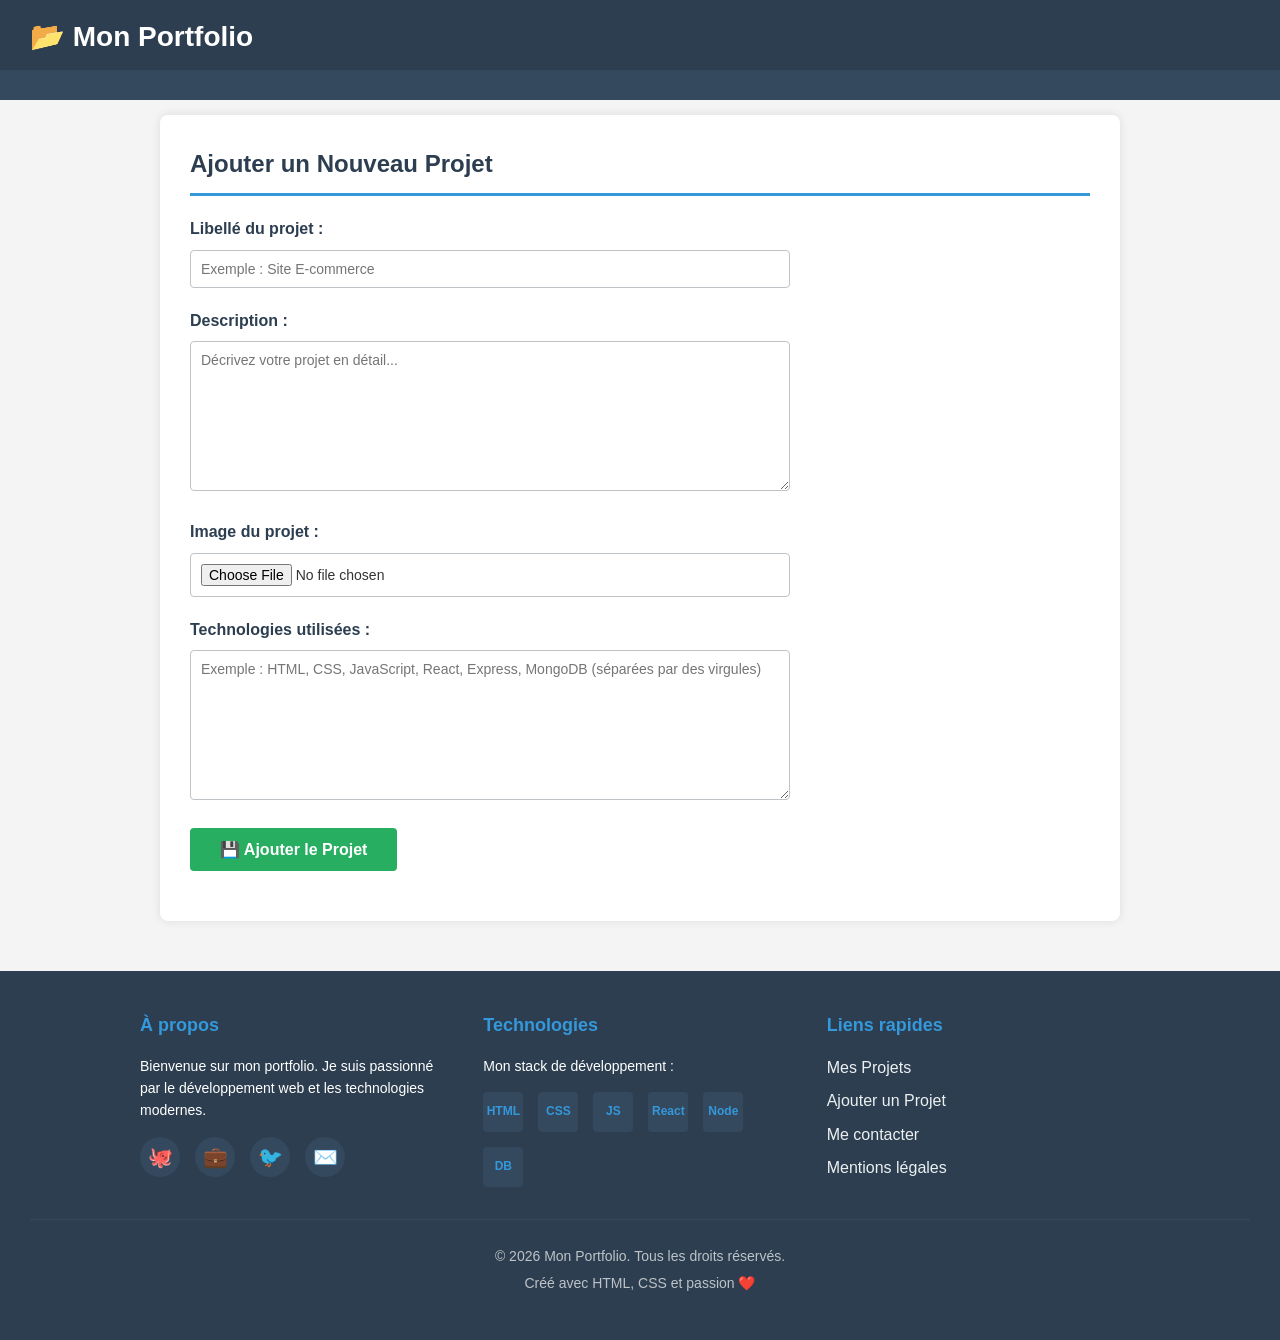
==== ajouter-projet.html @ 425112e8 "Étape 4: Créer page ajouter-projet.html avec formulaire complet" ====
<!DOCTYPE html>
<html lang="fr">
<head>
    <meta charset="UTF-8">
    <meta name="viewport" content="width=device-width, initial-scale=1.0">
    <title>Portfolio - Ajouter un Projet</title>
    <link rel="stylesheet" href="style.css">
</head>
<body>
    <!-- ENTÊTE ET NAVIGATION -->
    <header>
        <h1>📂 Mon Portfolio</h1>
        <div class="hamburger">
            <span></span>
            <span></span>
            <span></span>
        </div>
    </header>

    <nav>
        <ul>
            <li><a href="lister-projets.html">🏠 Accueil</a></li>
            <li><a href="ajouter-projet.html">➕ Ajouter un Projet</a></li>
        </ul>
    </nav>

    <!-- CONTENU PRINCIPAL -->
    <main>
        <div class="container">
            <h2>Ajouter un Nouveau Projet</h2>
            
            <form method="POST" enctype="multipart/form-data">
                <!-- Libellé du projet -->
                <div class="form-group">
                    <label for="libelle">Libellé du projet :</label>
                    <input type="text" id="libelle" name="libelle" required placeholder="Exemple : Site E-commerce">
                </div>

                <!-- Description du projet -->
                <div class="form-group">
                    <label for="description">Description :</label>
                    <textarea id="description" name="description" required placeholder="Décrivez votre projet en détail..."></textarea>
                </div>

                <!-- Image du projet -->
                <div class="form-group">
                    <label for="image">Image du projet :</label>
                    <input type="file" id="image" name="image" accept="image/*" required>
                </div>

                <!-- Technologies utilisées -->
                <div class="form-group">
                    <label for="technologies">Technologies utilisées :</label>
                    <textarea id="technologies" name="technologies" required placeholder="Exemple : HTML, CSS, JavaScript, React, Express, MongoDB (séparées par des virgules)"></textarea>
                </div>

                <!-- Bouton Soumettre -->
                <div class="form-group">
                    <button type="submit" class="btn-submit">💾 Ajouter le Projet</button>
                </div>
            </form>
        </div>
    </main>

    <!-- PIED DE PAGE -->
    <footer>
        <div class="footer-content">
            <!-- À propos -->
            <div class="footer-section">
                <h3>À propos</h3>
                <p>Bienvenue sur mon portfolio. Je suis passionné par le développement web et les technologies modernes.</p>
                <div class="social-links">
                    <a href="https://github.com" title="GitHub">🐙</a>
                    <a href="https://linkedin.com" title="LinkedIn">💼</a>
                    <a href="https://twitter.com" title="Twitter">🐦</a>
                    <a href="mailto:dev@portfolio.com" title="Email">✉️</a>
                </div>
            </div>

            <!-- Technologies -->
            <div class="footer-section">
                <h3>Technologies</h3>
                <p>Mon stack de développement :</p>
                <div class="technologies-logos">
                    <div class="tech-logo">HTML</div>
                    <div class="tech-logo">CSS</div>
                    <div class="tech-logo">JS</div>
                    <div class="tech-logo">React</div>
                    <div class="tech-logo">Node</div>
                    <div class="tech-logo">DB</div>
                </div>
            </div>

            <!-- Liens rapides -->
            <div class="footer-section">
                <h3>Liens rapides</h3>
                <a href="lister-projets.html">Mes Projets</a>
                <a href="ajouter-projet.html">Ajouter un Projet</a>
                <a href="#contact">Me contacter</a>
                <a href="#mentions">Mentions légales</a>
            </div>
        </div>

        <div class="footer-bottom">
            <p>&copy; 2026 Mon Portfolio. Tous les droits réservés.</p>
            <p>Créé avec HTML, CSS et passion ❤️</p>
        </div>
    </footer>

    <script src="script.js"></script>
</body>
</html>
---- style.css ----
/* ============================================ */
/* RESET ET STYLE GLOBAL */
/* ============================================ */

* {
  margin: 0;
  padding: 0;
  box-sizing: border-box;
}

body {
  font-family: Arial, sans-serif;
  line-height: 1.6;
  color: #333;
  background-color: #f4f4f4;
}

/* ============================================ */
/* ENTÊTE */
/* ============================================ */

header {
  background-color: #2c3e50;
  color: white;
  padding: 15px 30px;
  box-shadow: 0 2px 5px rgba(0, 0, 0, 0.1);
  display: flex;
  justify-content: space-between;
  align-items: center;
}

header h1 {
  font-size: 28px;
  margin: 0;
  flex: 1;
}

/* ============================================ */
/* MENU HAMBURGER */
/* ============================================ */

.hamburger {
  display: none;
  flex-direction: column;
  cursor: pointer;
  gap: 5px;
}

.hamburger span {
  width: 25px;
  height: 3px;
  background-color: white;
  transition: all 0.3s;
}

.hamburger.active span:nth-child(1) {
  transform: rotate(45deg) translate(10px, 10px);
}

.hamburger.active span:nth-child(2) {
  opacity: 0;
}

.hamburger.active span:nth-child(3) {
  transform: rotate(-45deg) translate(8px, -8px);
}

/* ============================================ */
/* NAVIGATION */
/* ============================================ */

nav {
  background-color: #34495e;
  padding: 15px 0;
  position: fixed;
  width: 100%;
  top: 70px;
  left: 0;
  max-height: 0;
  overflow: hidden;
  transition: max-height 0.3s ease;
  z-index: 100;
}

nav.active {
  max-height: 300px;
}

nav ul {
  list-style: none;
  display: flex;
  flex-direction: column;
  gap: 0;
  padding: 20px 30px;
}

nav a {
  color: white;
  text-decoration: none;
  font-weight: bold;
  transition: color 0.3s;
  display: block;
  padding: 15px 0;
  border-bottom: 1px solid #2c3e50;
}

nav a:hover {
  color: #3498db;
}

/* ============================================ */
/* CONTENU PRINCIPAL */
/* ============================================ */

main {
  max-width: 1000px;
  margin: 40px auto;
  padding: 0 20px;
}

.container {
  background-color: white;
  padding: 30px;
  border-radius: 8px;
  box-shadow: 0 0 10px rgba(0, 0, 0, 0.1);
}

h2 {
  color: #2c3e50;
  margin-bottom: 20px;
  font-size: 24px;
  border-bottom: 3px solid #3498db;
  padding-bottom: 10px;
}

/* ============================================ */
/* GRILLE DE PROJETS */
/* ============================================ */

.projets-grid {
  display: flex;
  flex-wrap: wrap;
  gap: 20px;
  justify-content: space-around;
}

.projet-card {
  background-color: #ecf0f1;
  border: 1px solid #bdc3c7;
  border-radius: 8px;
  overflow: hidden;
  width: 250px;
  transition: transform 0.3s, box-shadow 0.3s;
}

.projet-card:hover {
  transform: translateY(-5px);
  box-shadow: 0 5px 15px rgba(0, 0, 0, 0.2);
}

.projet-card img {
  width: 100%;
  height: 200px;
  object-fit: cover;
  display: block;
}

.projet-card-content {
  padding: 15px;
}

.projet-card h3 {
  color: #2c3e50;
  margin-bottom: 10px;
  font-size: 18px;
}

.projet-card a {
  color: #3498db;
  text-decoration: none;
  font-weight: bold;
  transition: color 0.3s;
}

.projet-card a:hover {
  color: #2980b9;
  text-decoration: underline;
}

.projet-actions {
  display: flex;
  gap: 10px;
  margin-top: 10px;
}

.btn-delete {
  background-color: #e74c3c;
  color: white;
  border: none;
  padding: 8px 12px;
  border-radius: 4px;
  cursor: pointer;
  font-weight: bold;
  transition: background-color 0.3s;
  flex: 1;
  text-align: center;
}

.btn-delete:hover {
  background-color: #c0392b;
}

/* ============================================ */
/* DÉTAIL DU PROJET */
/* ============================================ */

.projet-detail {
  display: flex;
  gap: 30px;
}

.projet-detail img {
  max-width: 400px;
  width: 100%;
  height: auto;
  border-radius: 8px;
  box-shadow: 0 0 10px rgba(0, 0, 0, 0.1);
}

.projet-info {
  flex: 1;
}

.projet-info h2 {
  margin-top: 0;
}

.projet-info p {
  margin-bottom: 15px;
  line-height: 1.8;
}

.projet-info strong {
  color: #2c3e50;
  display: block;
  margin-top: 15px;
  margin-bottom: 5px;
}

.technologies {
  background-color: #ecf0f1;
  padding: 15px;
  border-radius: 4px;
  margin: 15px 0;
}

.technologies ol {
  margin-left: 20px;
}

.technologies li {
  margin-bottom: 5px;
  padding: 5px 0;
}

.liens-action {
  margin-top: 30px;
  display: flex;
  gap: 15px;
}

.btn-retour {
  background-color: #3498db;
  color: white;
  padding: 12px 25px;
  text-decoration: none;
  border-radius: 4px;
  font-weight: bold;
  transition: background-color 0.3s;
  display: inline-block;
}

.btn-retour:hover {
  background-color: #2980b9;
}

/* ============================================ */
/* FORMULAIRE */
/* ============================================ */

form {
  max-width: 600px;
}

.form-group {
  margin-bottom: 20px;
}

label {
  display: block;
  margin-bottom: 8px;
  font-weight: bold;
  color: #2c3e50;
}

input[type="text"],
input[type="file"],
textarea {
  width: 100%;
  padding: 10px;
  border: 1px solid #bdc3c7;
  border-radius: 4px;
  font-family: Arial, sans-serif;
  font-size: 14px;
  transition: border-color 0.3s;
}

input[type="text"]:focus,
input[type="file"]:focus,
textarea:focus {
  outline: none;
  border-color: #3498db;
  box-shadow: 0 0 5px rgba(52, 152, 219, 0.3);
}

textarea {
  resize: vertical;
  min-height: 150px;
}

.btn-submit {
  background-color: #27ae60;
  color: white;
  padding: 12px 30px;
  border: none;
  border-radius: 4px;
  font-size: 16px;
  font-weight: bold;
  cursor: pointer;
  transition: background-color 0.3s;
}

.btn-submit:hover {
  background-color: #229954;
}

/* ============================================ */
/* PIED DE PAGE */
/* ============================================ */

footer {
  background-color: #2c3e50;
  color: white;
  padding: 40px 30px;
  margin-top: 50px;
}

.footer-content {
  max-width: 1000px;
  margin: 0 auto;
  display: grid;
  grid-template-columns: repeat(auto-fit, minmax(250px, 1fr));
  gap: 30px;
  margin-bottom: 30px;
}

.footer-section h3 {
  margin-bottom: 15px;
  font-size: 18px;
  color: #3498db;
}

.footer-section p {
  font-size: 14px;
  line-height: 1.6;
  margin-bottom: 10px;
}

.footer-section a {
  color: #ecf0f1;
  text-decoration: none;
  transition: color 0.3s;
  display: block;
  margin-bottom: 8px;
}

.footer-section a:hover {
  color: #3498db;
}

.social-links {
  display: flex;
  gap: 15px;
  margin-top: 15px;
}

.social-links a {
  display: inline-flex;
  align-items: center;
  justify-content: center;
  width: 40px;
  height: 40px;
  background-color: #34495e;
  border-radius: 50%;
  font-size: 20px;
  transition: background-color 0.3s;
  margin: 0;
}

.social-links a:hover {
  background-color: #3498db;
  color: white;
}

.technologies-logos {
  display: flex;
  flex-wrap: wrap;
  gap: 15px;
  margin-top: 15px;
  align-items: center;
}

.tech-logo {
  display: inline-block;
  width: 40px;
  height: 40px;
  background-color: #34495e;
  border-radius: 4px;
  display: flex;
  align-items: center;
  justify-content: center;
  font-weight: bold;
  font-size: 12px;
  color: #3498db;
  transition: background-color 0.3s;
}

.tech-logo:hover {
  background-color: #3498db;
  color: white;
}

.footer-bottom {
  border-top: 1px solid #34495e;
  padding-top: 20px;
  text-align: center;
  font-size: 14px;
  color: #bdc3c7;
}

.footer-bottom p {
  margin: 5px 0;
}

/* ============================================ */
/* DESIGN RESPONSIVE */
/* ============================================ */

@media (max-width: 768px) {
  header {
    flex-direction: column;
    align-items: flex-start;
  }

  header h1 {
    width: 100%;
    margin-bottom: 15px;
  }

  .hamburger {
    display: flex;
    margin-left: auto;
    margin-top: -50px;
  }

  nav {
    position: static;
    max-height: 0;
  }

  nav.active {
    max-height: 300px;
  }

  .projets-grid {
    justify-content: center;
    flex-direction: column;
    align-items: center;
  }

  .projet-detail {
    flex-direction: column;
  }

  .projet-detail img {
    max-width: 100%;
  }

  .footer-content {
    grid-template-columns: 1fr;
  }
}
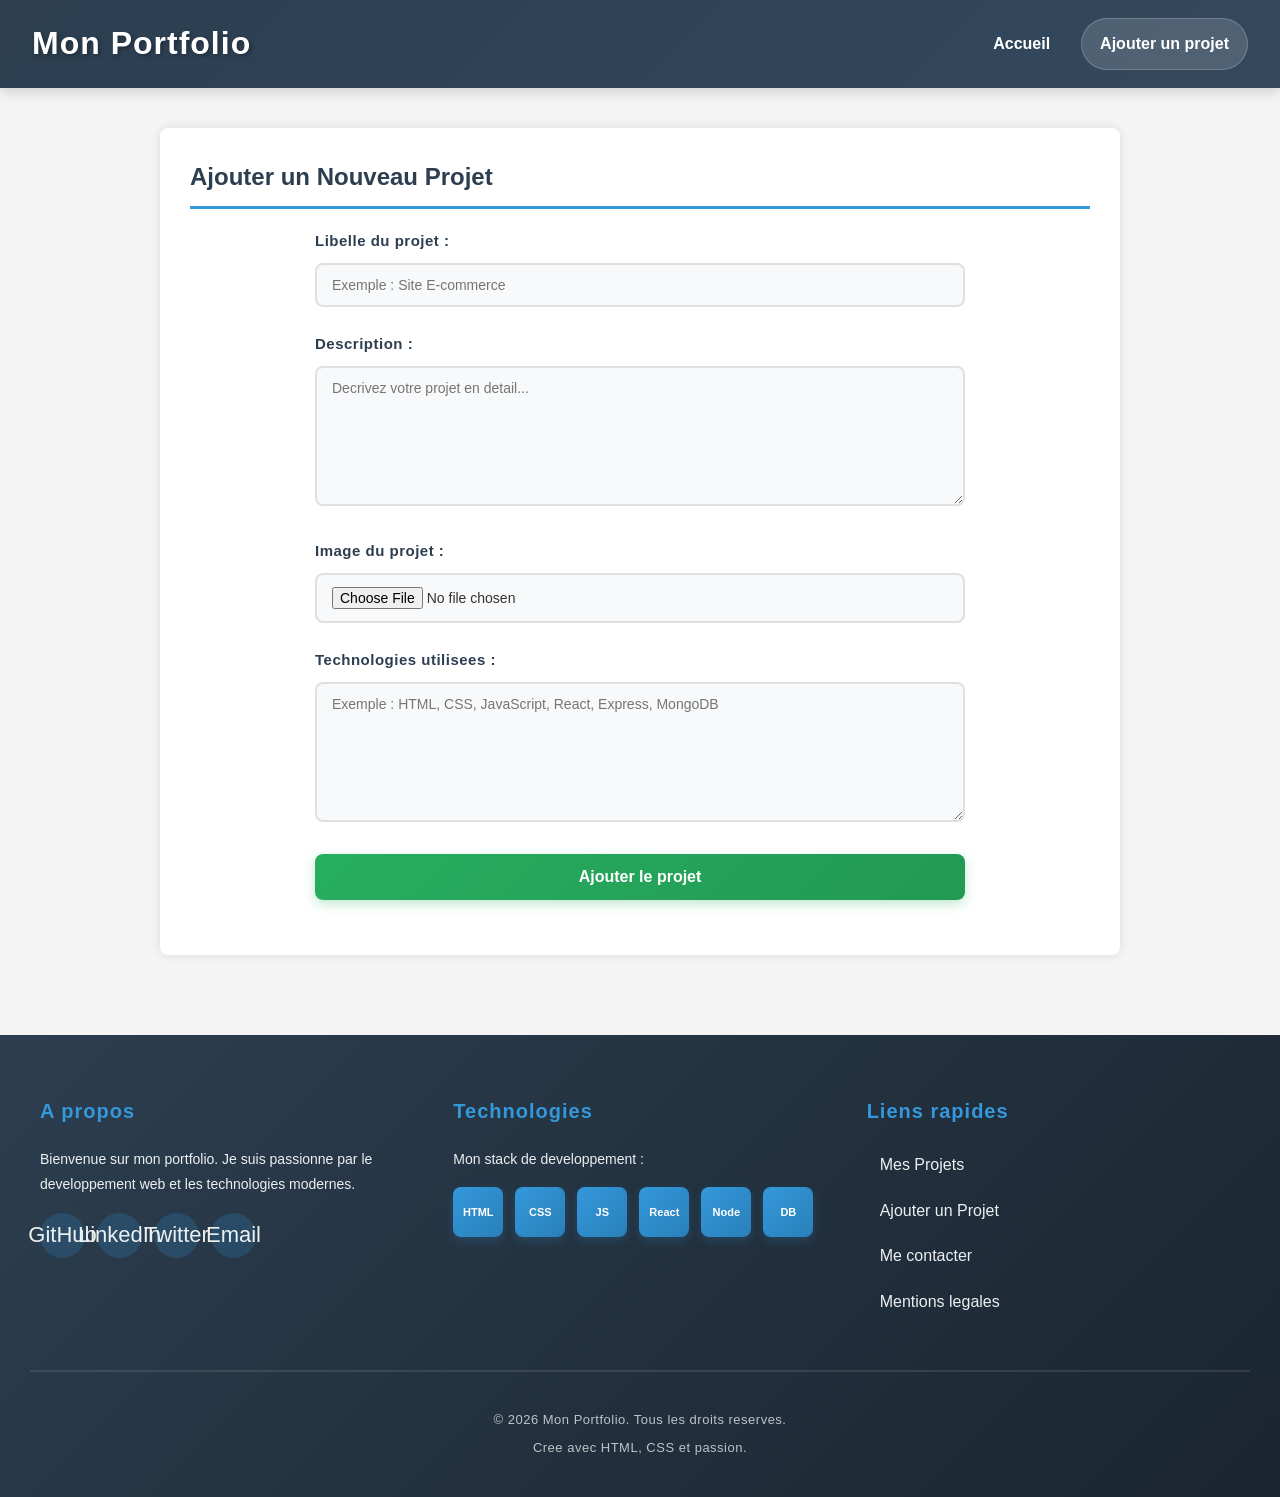
==== commit a581d30e: "Afficher la navigation sur grand ecran" ====
--- a/ajouter-projet.html
+++ b/ajouter-projet.html
@@ -7,80 +7,73 @@
     <link rel="stylesheet" href="style.css">
 </head>
 <body>
-    <!-- ENTÊTE ET NAVIGATION -->
-    <header>
-        <h1>📂 Mon Portfolio</h1>
-        <div class="hamburger">
+    <header class="site-topbar">
+        <a class="brand" href="lister-projets.html">
+            <span class="brand-title">Mon Portfolio</span>
+        </a>
+
+        <nav id="site-nav" class="site-nav">
+            <ul>
+                <li><a href="lister-projets.html">Accueil</a></li>
+                <li><a class="is-current" href="ajouter-projet.html">Ajouter un projet</a></li>
+            </ul>
+        </nav>
+
+        <button class="hamburger" type="button" aria-controls="site-nav" aria-expanded="false" aria-label="Ouvrir le menu">
             <span></span>
             <span></span>
             <span></span>
-        </div>
+        </button>
     </header>
 
-    <nav>
-        <ul>
-            <li><a href="lister-projets.html">🏠 Accueil</a></li>
-            <li><a href="ajouter-projet.html">➕ Ajouter un Projet</a></li>
-        </ul>
-    </nav>
-
-    <!-- CONTENU PRINCIPAL -->
     <main>
         <div class="container">
             <h2>Ajouter un Nouveau Projet</h2>
-            
+
             <form method="POST" enctype="multipart/form-data">
-                <!-- Libellé du projet -->
                 <div class="form-group">
-                    <label for="libelle">Libellé du projet :</label>
+                    <label for="libelle">Libelle du projet :</label>
                     <input type="text" id="libelle" name="libelle" required placeholder="Exemple : Site E-commerce">
                 </div>
 
-                <!-- Description du projet -->
                 <div class="form-group">
                     <label for="description">Description :</label>
-                    <textarea id="description" name="description" required placeholder="Décrivez votre projet en détail..."></textarea>
+                    <textarea id="description" name="description" required placeholder="Decrivez votre projet en detail..."></textarea>
                 </div>
 
-                <!-- Image du projet -->
                 <div class="form-group">
                     <label for="image">Image du projet :</label>
                     <input type="file" id="image" name="image" accept="image/*" required>
                 </div>
 
-                <!-- Technologies utilisées -->
                 <div class="form-group">
-                    <label for="technologies">Technologies utilisées :</label>
-                    <textarea id="technologies" name="technologies" required placeholder="Exemple : HTML, CSS, JavaScript, React, Express, MongoDB (séparées par des virgules)"></textarea>
+                    <label for="technologies">Technologies utilisees :</label>
+                    <textarea id="technologies" name="technologies" required placeholder="Exemple : HTML, CSS, JavaScript, React, Express, MongoDB"></textarea>
                 </div>
 
-                <!-- Bouton Soumettre -->
                 <div class="form-group">
-                    <button type="submit" class="btn-submit">💾 Ajouter le Projet</button>
+                    <button type="submit" class="btn-submit">Ajouter le projet</button>
                 </div>
             </form>
         </div>
     </main>
 
-    <!-- PIED DE PAGE -->
     <footer>
         <div class="footer-content">
-            <!-- À propos -->
             <div class="footer-section">
-                <h3>À propos</h3>
-                <p>Bienvenue sur mon portfolio. Je suis passionné par le développement web et les technologies modernes.</p>
+                <h3>A propos</h3>
+                <p>Bienvenue sur mon portfolio. Je suis passionne par le developpement web et les technologies modernes.</p>
                 <div class="social-links">
-                    <a href="https://github.com" title="GitHub">🐙</a>
-                    <a href="https://linkedin.com" title="LinkedIn">💼</a>
-                    <a href="https://twitter.com" title="Twitter">🐦</a>
-                    <a href="mailto:dev@portfolio.com" title="Email">✉️</a>
+                    <a href="https://github.com" title="GitHub">GitHub</a>
+                    <a href="https://linkedin.com" title="LinkedIn">LinkedIn</a>
+                    <a href="https://twitter.com" title="Twitter">Twitter</a>
+                    <a href="mailto:dev@portfolio.com" title="Email">Email</a>
                 </div>
             </div>
 
-            <!-- Technologies -->
             <div class="footer-section">
                 <h3>Technologies</h3>
-                <p>Mon stack de développement :</p>
+                <p>Mon stack de developpement :</p>
                 <div class="technologies-logos">
                     <div class="tech-logo">HTML</div>
                     <div class="tech-logo">CSS</div>
@@ -91,19 +84,18 @@
                 </div>
             </div>
 
-            <!-- Liens rapides -->
             <div class="footer-section">
                 <h3>Liens rapides</h3>
                 <a href="lister-projets.html">Mes Projets</a>
                 <a href="ajouter-projet.html">Ajouter un Projet</a>
                 <a href="#contact">Me contacter</a>
-                <a href="#mentions">Mentions légales</a>
+                <a href="#mentions">Mentions legales</a>
             </div>
         </div>
 
         <div class="footer-bottom">
-            <p>&copy; 2026 Mon Portfolio. Tous les droits réservés.</p>
-            <p>Créé avec HTML, CSS et passion ❤️</p>
+            <p>&copy; 2026 Mon Portfolio. Tous les droits reserves.</p>
+            <p>Cree avec HTML, CSS et passion.</p>
         </div>
     </footer>
 
--- a/style.css
+++ b/style.css
@@ -16,23 +16,75 @@
 }
 
 /* ============================================ */
-/* ENTÊTE */
-/* ============================================ */
-
-header {
-  background-color: #2c3e50;
-  color: white;
-  padding: 15px 30px;
-  box-shadow: 0 2px 5px rgba(0, 0, 0, 0.1);
+/* ENTETE ET NAVIGATION */
+/* ============================================ */
+
+.site-topbar {
+  background: linear-gradient(135deg, #2c3e50 0%, #34495e 100%);
+  color: white;
+  padding: 18px 32px;
+  box-shadow: 0 4px 12px rgba(0, 0, 0, 0.15);
   display: flex;
   justify-content: space-between;
   align-items: center;
-}
-
-header h1 {
-  font-size: 28px;
+  gap: 20px;
+  position: sticky;
+  top: 0;
+  z-index: 1000;
+}
+
+.brand {
+  color: white;
+  text-decoration: none;
+}
+
+.brand-title {
+  display: block;
+  font-size: 32px;
+  font-weight: bold;
+  letter-spacing: 1px;
+  text-shadow: 2px 2px 4px rgba(0, 0, 0, 0.3);
+}
+
+.site-nav {
+  margin-left: auto;
+}
+
+.site-nav ul {
+  list-style: none;
+  display: flex;
+  align-items: center;
+  gap: 12px;
+  padding: 0;
   margin: 0;
-  flex: 1;
+}
+
+.site-nav li {
+  margin: 0;
+}
+
+.site-nav a {
+  color: white;
+  text-decoration: none;
+  font-weight: bold;
+  transition: all 0.3s ease;
+  display: block;
+  padding: 12px 18px;
+  border-radius: 999px;
+  border: 1px solid transparent;
+  font-size: 16px;
+}
+
+.site-nav a:hover,
+.site-nav a:focus-visible {
+  background: rgba(52, 152, 219, 0.2);
+  color: white;
+  border-color: rgba(255, 255, 255, 0.14);
+}
+
+.site-nav a.is-current {
+  background: rgba(255, 255, 255, 0.14);
+  border-color: rgba(255, 255, 255, 0.2);
 }
 
 /* ============================================ */
@@ -42,70 +94,41 @@
 .hamburger {
   display: none;
   flex-direction: column;
+  align-items: center;
+  justify-content: center;
   cursor: pointer;
-  gap: 5px;
+  gap: 6px;
+  background: none;
+  border: none;
+  padding: 8px;
+  width: 48px;
+  height: 48px;
+  z-index: 1001;
+  margin-left: auto;
 }
 
 .hamburger span {
-  width: 25px;
+  width: 28px;
   height: 3px;
   background-color: white;
-  transition: all 0.3s;
+  transition: all 0.3s ease;
+  border-radius: 2px;
+  display: block;
 }
 
 .hamburger.active span:nth-child(1) {
-  transform: rotate(45deg) translate(10px, 10px);
+  transform: rotate(45deg) translate(7px, 7px);
+  background-color: #3498db;
 }
 
 .hamburger.active span:nth-child(2) {
   opacity: 0;
+  transform: scaleX(0);
 }
 
 .hamburger.active span:nth-child(3) {
-  transform: rotate(-45deg) translate(8px, -8px);
-}
-
-/* ============================================ */
-/* NAVIGATION */
-/* ============================================ */
-
-nav {
-  background-color: #34495e;
-  padding: 15px 0;
-  position: fixed;
-  width: 100%;
-  top: 70px;
-  left: 0;
-  max-height: 0;
-  overflow: hidden;
-  transition: max-height 0.3s ease;
-  z-index: 100;
-}
-
-nav.active {
-  max-height: 300px;
-}
-
-nav ul {
-  list-style: none;
-  display: flex;
-  flex-direction: column;
-  gap: 0;
-  padding: 20px 30px;
-}
-
-nav a {
-  color: white;
-  text-decoration: none;
-  font-weight: bold;
-  transition: color 0.3s;
-  display: block;
-  padding: 15px 0;
-  border-bottom: 1px solid #2c3e50;
-}
-
-nav a:hover {
-  color: #3498db;
+  transform: rotate(-45deg) translate(7px, -7px);
+  background-color: #3498db;
 }
 
 /* ============================================ */
@@ -140,39 +163,49 @@
 .projets-grid {
   display: flex;
   flex-wrap: wrap;
-  gap: 20px;
-  justify-content: space-around;
+  gap: 30px;
+  justify-content: center;
+  align-items: flex-start;
 }
 
 .projet-card {
-  background-color: #ecf0f1;
-  border: 1px solid #bdc3c7;
-  border-radius: 8px;
+  background: white;
+  border: none;
+  border-radius: 12px;
   overflow: hidden;
-  width: 250px;
-  transition: transform 0.3s, box-shadow 0.3s;
+  width: 300px;
+  transition: all 0.3s cubic-bezier(0.34, 1.56, 0.64, 1);
+  box-shadow: 0 5px 15px rgba(0, 0, 0, 0.1);
+  border-top: 6px solid #3498db;
 }
 
 .projet-card:hover {
-  transform: translateY(-5px);
-  box-shadow: 0 5px 15px rgba(0, 0, 0, 0.2);
+  transform: translateY(-15px) scale(1.02);
+  box-shadow: 0 15px 40px rgba(52, 152, 219, 0.3);
 }
 
 .projet-card img {
   width: 100%;
-  height: 200px;
+  height: 220px;
   object-fit: cover;
   display: block;
+  transition: transform 0.3s;
+}
+
+.projet-card:hover img {
+  transform: scale(1.05);
 }
 
 .projet-card-content {
-  padding: 15px;
+  padding: 20px;
+  background: linear-gradient(135deg, #f8f9fa 0%, #ffffff 100%);
 }
 
 .projet-card h3 {
   color: #2c3e50;
-  margin-bottom: 10px;
-  font-size: 18px;
+  margin-bottom: 12px;
+  font-size: 20px;
+  margin: 0 0 12px 0;
 }
 
 .projet-card a {
@@ -190,28 +223,30 @@
 .projet-actions {
   display: flex;
   gap: 10px;
-  margin-top: 10px;
+  margin-top: 15px;
 }
 
 .btn-delete {
-  background-color: #e74c3c;
+  background: linear-gradient(135deg, #e74c3c 0%, #c0392b 100%);
   color: white;
   border: none;
-  padding: 8px 12px;
-  border-radius: 4px;
+  padding: 10px 16px;
+  border-radius: 6px;
   cursor: pointer;
   font-weight: bold;
-  transition: background-color 0.3s;
+  transition: all 0.3s;
   flex: 1;
   text-align: center;
+  box-shadow: 0 2px 8px rgba(231, 76, 60, 0.3);
 }
 
 .btn-delete:hover {
-  background-color: #c0392b;
-}
-
-/* ============================================ */
-/* DÉTAIL DU PROJET */
+  transform: translateY(-2px);
+  box-shadow: 0 5px 15px rgba(231, 76, 60, 0.5);
+}
+
+/* ============================================ */
+/* DETAIL DU PROJET */
 /* ============================================ */
 
 .projet-detail {
@@ -289,30 +324,34 @@
 /* ============================================ */
 
 form {
-  max-width: 600px;
+  max-width: 650px;
+  margin: 0 auto;
 }
 
 .form-group {
-  margin-bottom: 20px;
+  margin-bottom: 25px;
 }
 
 label {
   display: block;
-  margin-bottom: 8px;
+  margin-bottom: 10px;
   font-weight: bold;
   color: #2c3e50;
+  font-size: 15px;
+  letter-spacing: 0.5px;
 }
 
 input[type="text"],
 input[type="file"],
 textarea {
   width: 100%;
-  padding: 10px;
-  border: 1px solid #bdc3c7;
-  border-radius: 4px;
-  font-family: Arial, sans-serif;
+  padding: 12px 15px;
+  border: 2px solid #e0e0e0;
+  border-radius: 8px;
+  font-family: "Segoe UI", Tahoma, Geneva, Verdana, sans-serif;
   font-size: 14px;
-  transition: border-color 0.3s;
+  transition: all 0.3s;
+  background-color: #f8f9fa;
 }
 
 input[type="text"]:focus,
@@ -320,28 +359,37 @@
 textarea:focus {
   outline: none;
   border-color: #3498db;
-  box-shadow: 0 0 5px rgba(52, 152, 219, 0.3);
+  background-color: white;
+  box-shadow: 0 0 0 4px rgba(52, 152, 219, 0.1);
+  transform: translateY(-2px);
 }
 
 textarea {
   resize: vertical;
-  min-height: 150px;
+  min-height: 140px;
 }
 
 .btn-submit {
-  background-color: #27ae60;
-  color: white;
-  padding: 12px 30px;
+  background: linear-gradient(135deg, #27ae60 0%, #229954 100%);
+  color: white;
+  padding: 14px 40px;
   border: none;
-  border-radius: 4px;
+  border-radius: 8px;
   font-size: 16px;
   font-weight: bold;
   cursor: pointer;
-  transition: background-color 0.3s;
+  transition: all 0.3s;
+  box-shadow: 0 4px 12px rgba(39, 174, 96, 0.3);
+  width: 100%;
 }
 
 .btn-submit:hover {
-  background-color: #229954;
+  transform: translateY(-3px);
+  box-shadow: 0 8px 20px rgba(39, 174, 96, 0.5);
+}
+
+.btn-submit:active {
+  transform: translateY(-1px);
 }
 
 /* ============================================ */
@@ -349,48 +397,56 @@
 /* ============================================ */
 
 footer {
-  background-color: #2c3e50;
-  color: white;
-  padding: 40px 30px;
-  margin-top: 50px;
+  background: linear-gradient(135deg, #2c3e50 0%, #1a252f 100%);
+  color: white;
+  padding: 60px 30px 30px;
+  margin-top: 80px;
 }
 
 .footer-content {
-  max-width: 1000px;
+  max-width: 1200px;
   margin: 0 auto;
   display: grid;
-  grid-template-columns: repeat(auto-fit, minmax(250px, 1fr));
-  gap: 30px;
-  margin-bottom: 30px;
+  grid-template-columns: repeat(auto-fit, minmax(280px, 1fr));
+  gap: 40px;
+  margin-bottom: 40px;
 }
 
 .footer-section h3 {
-  margin-bottom: 15px;
-  font-size: 18px;
+  margin-bottom: 20px;
+  font-size: 20px;
   color: #3498db;
+  font-weight: bold;
+  letter-spacing: 1px;
 }
 
 .footer-section p {
   font-size: 14px;
-  line-height: 1.6;
-  margin-bottom: 10px;
+  line-height: 1.8;
+  margin-bottom: 15px;
+  color: #ecf0f1;
 }
 
 .footer-section a {
   color: #ecf0f1;
   text-decoration: none;
-  transition: color 0.3s;
+  transition: all 0.3s;
   display: block;
-  margin-bottom: 8px;
+  margin-bottom: 10px;
+  padding: 5px 0 5px 10px;
+  border-left: 3px solid transparent;
+  position: relative;
 }
 
 .footer-section a:hover {
   color: #3498db;
+  border-left: 3px solid #3498db;
+  padding-left: 15px;
 }
 
 .social-links {
   display: flex;
-  gap: 15px;
+  gap: 12px;
   margin-top: 15px;
 }
 
@@ -398,58 +454,64 @@
   display: inline-flex;
   align-items: center;
   justify-content: center;
-  width: 40px;
-  height: 40px;
-  background-color: #34495e;
+  width: 45px;
+  height: 45px;
+  background: rgba(52, 152, 219, 0.2);
   border-radius: 50%;
-  font-size: 20px;
-  transition: background-color 0.3s;
+  font-size: 22px;
+  transition: all 0.3s;
   margin: 0;
+  padding: 0;
+  border: 2px solid transparent;
 }
 
 .social-links a:hover {
-  background-color: #3498db;
-  color: white;
+  background: #3498db;
+  color: white;
+  transform: translateY(-5px) rotate(10deg);
+  border: 2px solid white;
 }
 
 .technologies-logos {
   display: flex;
   flex-wrap: wrap;
-  gap: 15px;
+  gap: 12px;
   margin-top: 15px;
   align-items: center;
 }
 
 .tech-logo {
-  display: inline-block;
-  width: 40px;
-  height: 40px;
-  background-color: #34495e;
-  border-radius: 4px;
-  display: flex;
+  display: inline-flex;
+  width: 50px;
+  height: 50px;
+  background: linear-gradient(135deg, #3498db 0%, #2980b9 100%);
+  border-radius: 8px;
   align-items: center;
   justify-content: center;
   font-weight: bold;
-  font-size: 12px;
-  color: #3498db;
-  transition: background-color 0.3s;
+  font-size: 11px;
+  color: white;
+  transition: all 0.3s;
+  cursor: pointer;
+  box-shadow: 0 4px 10px rgba(52, 152, 219, 0.2);
 }
 
 .tech-logo:hover {
-  background-color: #3498db;
-  color: white;
+  transform: translateY(-5px) scale(1.1);
+  box-shadow: 0 8px 20px rgba(52, 152, 219, 0.4);
 }
 
 .footer-bottom {
-  border-top: 1px solid #34495e;
-  padding-top: 20px;
+  border-top: 2px solid rgba(255, 255, 255, 0.1);
+  padding-top: 30px;
   text-align: center;
-  font-size: 14px;
+  font-size: 13px;
   color: #bdc3c7;
 }
 
 .footer-bottom p {
-  margin: 5px 0;
+  margin: 8px 0;
+  letter-spacing: 0.5px;
 }
 
 /* ============================================ */
@@ -457,29 +519,56 @@
 /* ============================================ */
 
 @media (max-width: 768px) {
-  header {
-    flex-direction: column;
-    align-items: flex-start;
-  }
-
-  header h1 {
-    width: 100%;
-    margin-bottom: 15px;
+  .site-topbar {
+    flex-wrap: wrap;
+    padding: 15px 20px;
+  }
+
+  .brand-title {
+    font-size: 24px;
   }
 
   .hamburger {
     display: flex;
-    margin-left: auto;
-    margin-top: -50px;
-  }
-
-  nav {
-    position: static;
+  }
+
+  .site-nav {
+    width: 100%;
+    order: 3;
+    margin-left: 0;
     max-height: 0;
-  }
-
-  nav.active {
-    max-height: 300px;
+    overflow: hidden;
+    background: linear-gradient(180deg, #34495e 0%, #2c3e50 100%);
+    border-radius: 14px;
+    box-shadow: 0 8px 18px rgba(0, 0, 0, 0.18);
+    transition: max-height 0.35s ease, margin-top 0.35s ease, padding 0.35s ease;
+  }
+
+  .site-nav.active {
+    max-height: 220px;
+    margin-top: 10px;
+    padding: 8px 0;
+  }
+
+  .site-nav ul {
+    flex-direction: column;
+    align-items: stretch;
+    gap: 0;
+  }
+
+  .site-nav a {
+    padding: 14px 18px;
+    border-radius: 0;
+    border: none;
+    border-left: 4px solid transparent;
+  }
+
+  .site-nav a:hover,
+  .site-nav a:focus-visible,
+  .site-nav a.is-current {
+    padding-left: 25px;
+    border-left-color: #2ecc71;
+    background: rgba(52, 152, 219, 0.24);
   }
 
   .projets-grid {
@@ -500,3 +589,18 @@
     grid-template-columns: 1fr;
   }
 }
+
+@media (min-width: 769px) {
+  .site-nav {
+    display: block !important;
+    max-height: none !important;
+    overflow: visible !important;
+    background: transparent;
+    box-shadow: none;
+    padding: 0;
+  }
+
+  .hamburger {
+    display: none !important;
+  }
+}
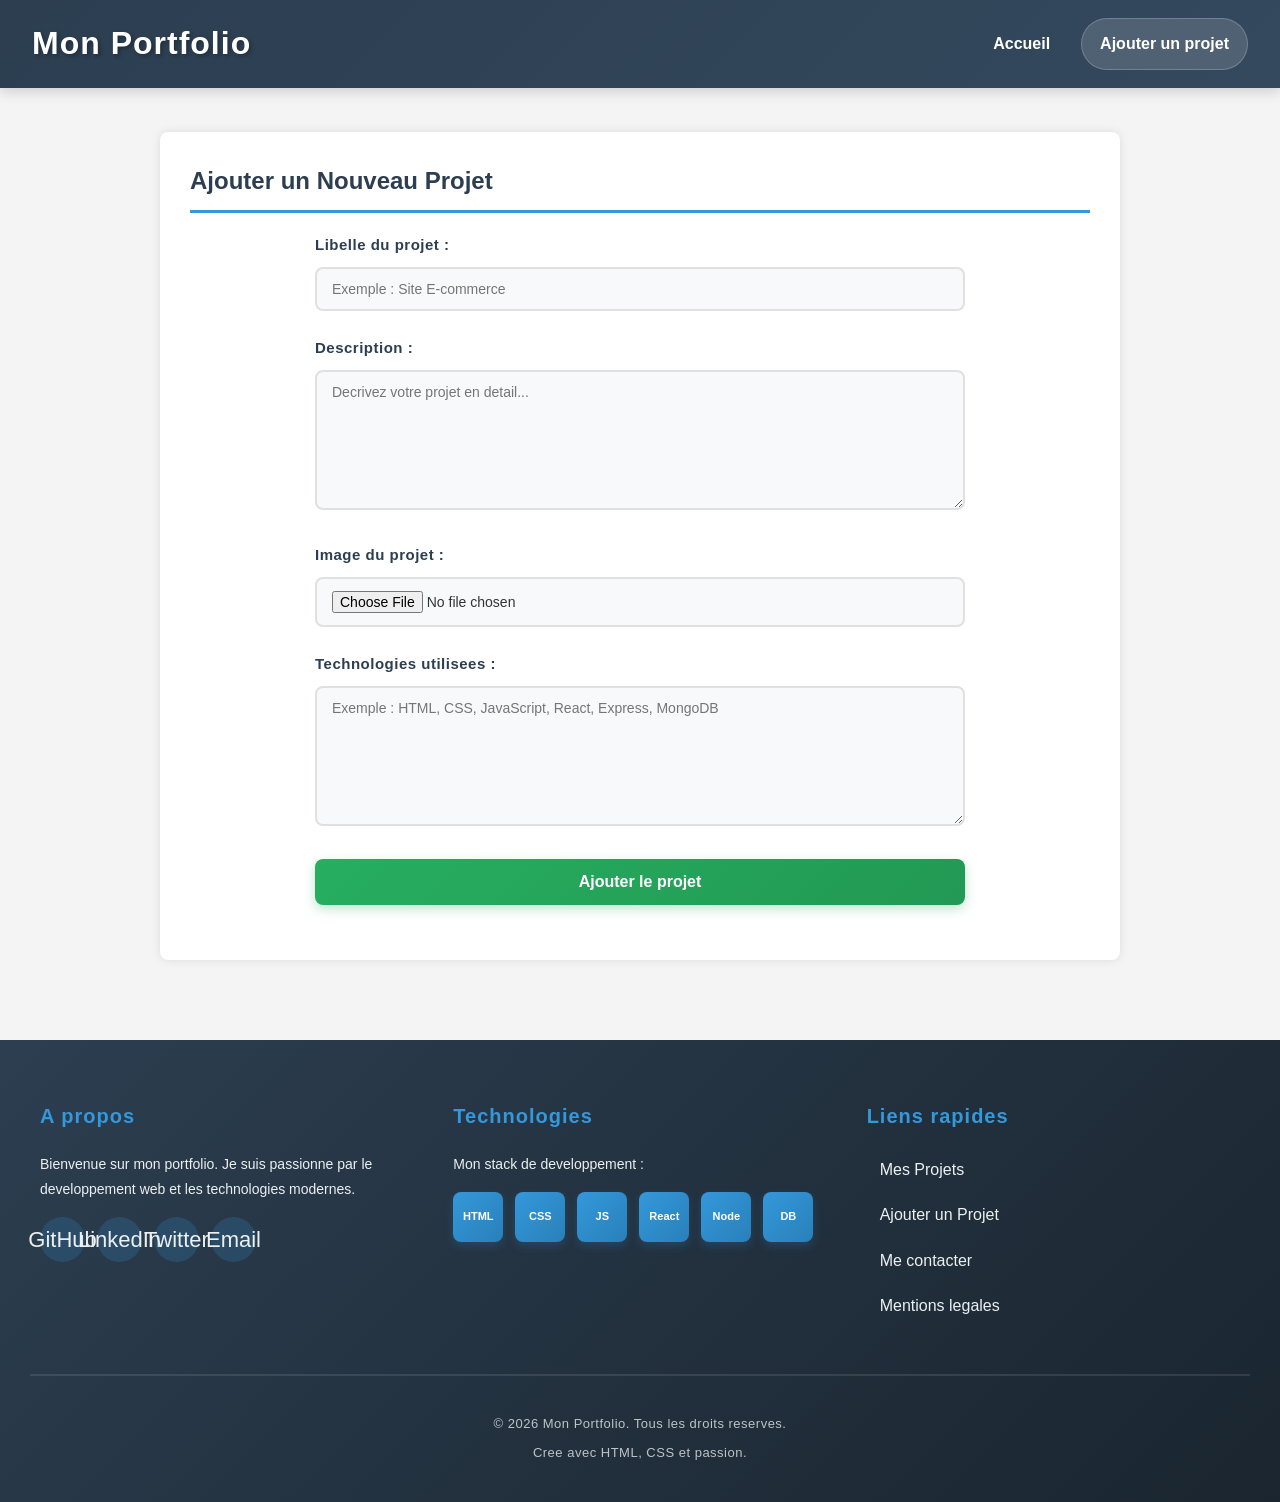
==== commit c450c6ac: "Mettre a jour les liens vers la page d accueil" ====
--- a/ajouter-projet.html
+++ b/ajouter-projet.html
@@ -8,13 +8,13 @@
 </head>
 <body>
     <header class="site-topbar">
-        <a class="brand" href="lister-projets.html">
+        <a class="brand" href="index.html">
             <span class="brand-title">Mon Portfolio</span>
         </a>
 
         <nav id="site-nav" class="site-nav">
             <ul>
-                <li><a href="lister-projets.html">Accueil</a></li>
+                <li><a href="index.html">Accueil</a></li>
                 <li><a class="is-current" href="ajouter-projet.html">Ajouter un projet</a></li>
             </ul>
         </nav>
@@ -86,7 +86,7 @@
 
             <div class="footer-section">
                 <h3>Liens rapides</h3>
-                <a href="lister-projets.html">Mes Projets</a>
+                <a href="index.html">Mes Projets</a>
                 <a href="ajouter-projet.html">Ajouter un Projet</a>
                 <a href="#contact">Me contacter</a>
                 <a href="#mentions">Mentions legales</a>
--- a/style.css
+++ b/style.css
@@ -13,6 +13,7 @@
   line-height: 1.6;
   color: #333;
   background-color: #f4f4f4;
+  padding-top: 92px;
 }
 
 /* ============================================ */
@@ -28,8 +29,10 @@
   justify-content: space-between;
   align-items: center;
   gap: 20px;
-  position: sticky;
+  position: fixed;
   top: 0;
+  left: 0;
+  right: 0;
   z-index: 1000;
 }
 
@@ -518,7 +521,11 @@
 /* DESIGN RESPONSIVE */
 /* ============================================ */
 
-@media (max-width: 768px) {
+@media (max-width: 960px) {
+  body {
+    padding-top: 84px;
+  }
+
   .site-topbar {
     flex-wrap: wrap;
     padding: 15px 20px;
@@ -590,7 +597,7 @@
   }
 }
 
-@media (min-width: 769px) {
+@media (min-width: 961px) {
   .site-nav {
     display: block !important;
     max-height: none !important;
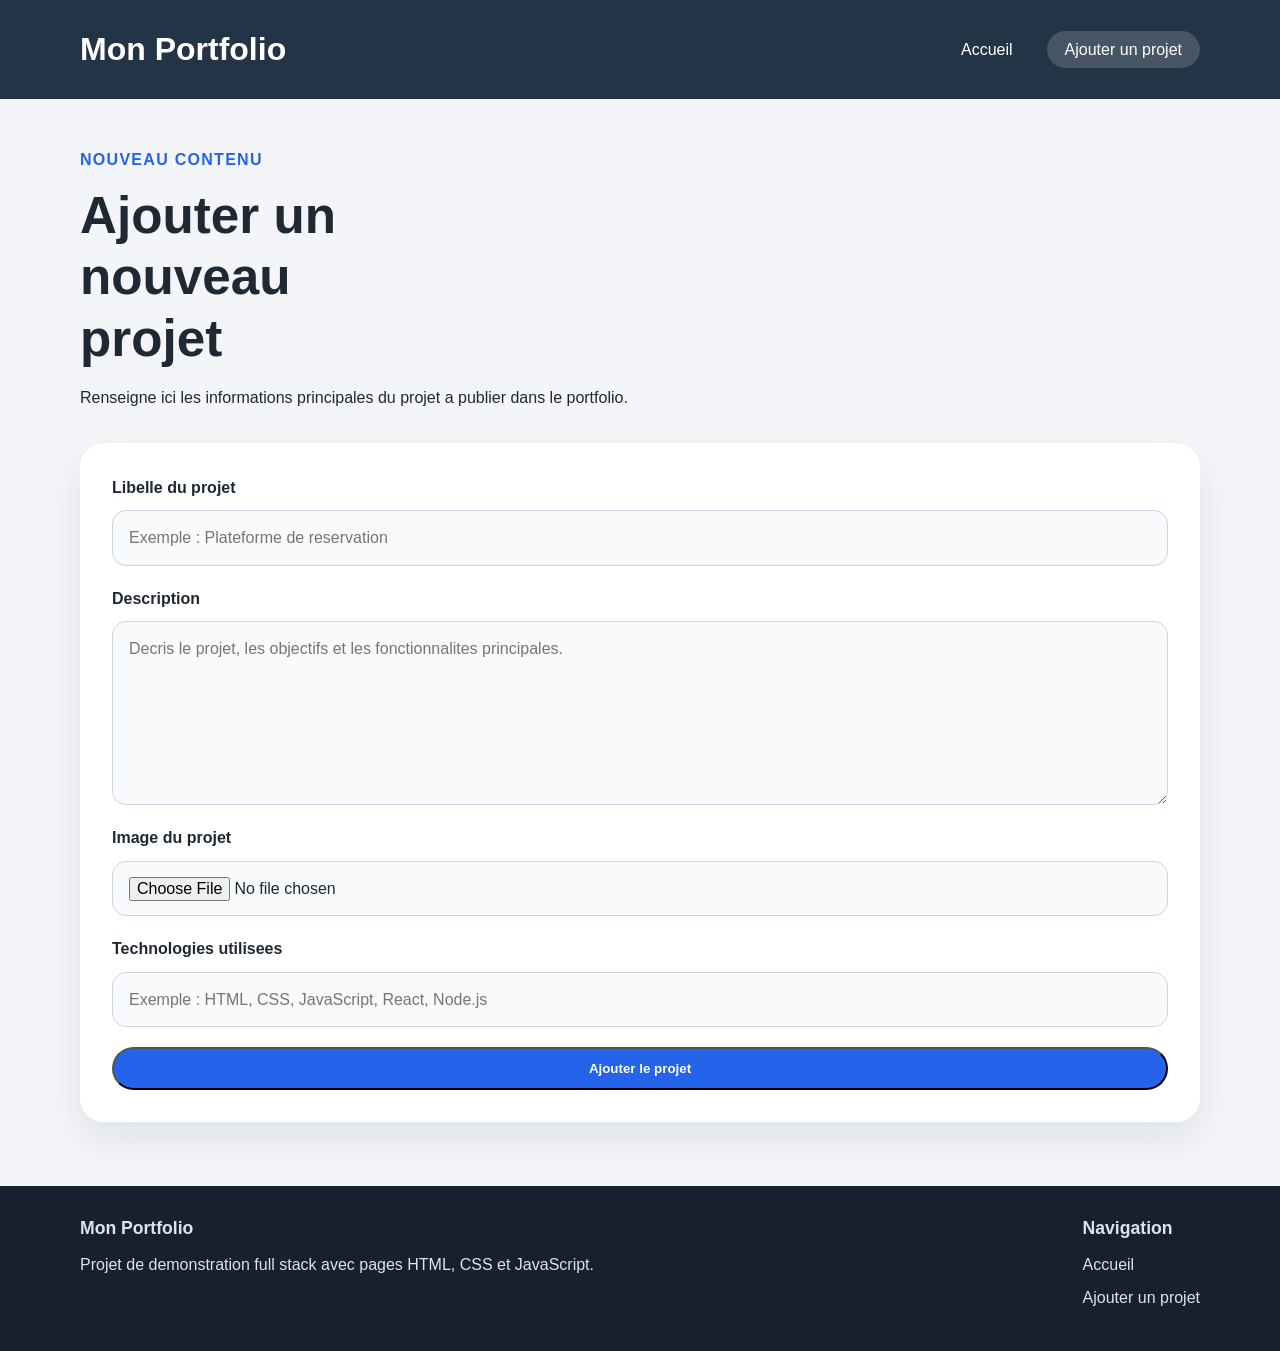
==== commit 6a7a4ab6: "Recreer la structure initiale du portfolio" ====
--- a/ajouter-projet.html
+++ b/ajouter-projet.html
@@ -3,99 +3,67 @@
 <head>
     <meta charset="UTF-8">
     <meta name="viewport" content="width=device-width, initial-scale=1.0">
-    <title>Portfolio - Ajouter un Projet</title>
+    <title>Mon Portfolio - Ajouter un projet</title>
     <link rel="stylesheet" href="style.css">
 </head>
 <body>
-    <header class="site-topbar">
-        <a class="brand" href="index.html">
-            <span class="brand-title">Mon Portfolio</span>
-        </a>
-
-        <nav id="site-nav" class="site-nav">
-            <ul>
-                <li><a href="index.html">Accueil</a></li>
-                <li><a class="is-current" href="ajouter-projet.html">Ajouter un projet</a></li>
-            </ul>
-        </nav>
-
-        <button class="hamburger" type="button" aria-controls="site-nav" aria-expanded="false" aria-label="Ouvrir le menu">
-            <span></span>
-            <span></span>
-            <span></span>
-        </button>
+    <header class="site-header">
+        <div class="wrapper header-layout">
+            <a class="brand" href="index.html">Mon Portfolio</a>
+            <nav class="site-nav" aria-label="Navigation principale">
+                <ul>
+                    <li><a href="index.html">Accueil</a></li>
+                    <li><a class="is-current" href="ajouter-projet.html">Ajouter un projet</a></li>
+                </ul>
+            </nav>
+        </div>
     </header>
 
-    <main>
-        <div class="container">
-            <h2>Ajouter un Nouveau Projet</h2>
+    <main class="wrapper">
+        <section class="page-intro">
+            <p class="eyebrow">Nouveau contenu</p>
+            <h1>Ajouter un nouveau projet</h1>
+            <p>Renseigne ici les informations principales du projet a publier dans le portfolio.</p>
+        </section>
 
-            <form method="POST" enctype="multipart/form-data">
-                <div class="form-group">
-                    <label for="libelle">Libelle du projet :</label>
-                    <input type="text" id="libelle" name="libelle" required placeholder="Exemple : Site E-commerce">
+        <section class="panel">
+            <form class="project-form" method="post" enctype="multipart/form-data">
+                <div class="form-field">
+                    <label for="title">Libelle du projet</label>
+                    <input id="title" name="title" type="text" placeholder="Exemple : Plateforme de reservation" required>
                 </div>
 
-                <div class="form-group">
-                    <label for="description">Description :</label>
-                    <textarea id="description" name="description" required placeholder="Decrivez votre projet en detail..."></textarea>
+                <div class="form-field">
+                    <label for="summary">Description</label>
+                    <textarea id="summary" name="summary" rows="6" placeholder="Decris le projet, les objectifs et les fonctionnalites principales." required></textarea>
                 </div>
 
-                <div class="form-group">
-                    <label for="image">Image du projet :</label>
-                    <input type="file" id="image" name="image" accept="image/*" required>
+                <div class="form-field">
+                    <label for="image">Image du projet</label>
+                    <input id="image" name="image" type="file" accept="image/*" required>
                 </div>
 
-                <div class="form-group">
-                    <label for="technologies">Technologies utilisees :</label>
-                    <textarea id="technologies" name="technologies" required placeholder="Exemple : HTML, CSS, JavaScript, React, Express, MongoDB"></textarea>
+                <div class="form-field">
+                    <label for="stack">Technologies utilisees</label>
+                    <input id="stack" name="stack" type="text" placeholder="Exemple : HTML, CSS, JavaScript, React, Node.js" required>
                 </div>
 
-                <div class="form-group">
-                    <button type="submit" class="btn-submit">Ajouter le projet</button>
-                </div>
+                <button class="primary-button" type="submit">Ajouter le projet</button>
             </form>
-        </div>
+        </section>
     </main>
 
-    <footer>
-        <div class="footer-content">
-            <div class="footer-section">
-                <h3>A propos</h3>
-                <p>Bienvenue sur mon portfolio. Je suis passionne par le developpement web et les technologies modernes.</p>
-                <div class="social-links">
-                    <a href="https://github.com" title="GitHub">GitHub</a>
-                    <a href="https://linkedin.com" title="LinkedIn">LinkedIn</a>
-                    <a href="https://twitter.com" title="Twitter">Twitter</a>
-                    <a href="mailto:dev@portfolio.com" title="Email">Email</a>
-                </div>
+    <footer class="site-footer">
+        <div class="wrapper footer-layout">
+            <div>
+                <h2>Mon Portfolio</h2>
+                <p>Projet de demonstration full stack avec pages HTML, CSS et JavaScript.</p>
             </div>
-
-            <div class="footer-section">
-                <h3>Technologies</h3>
-                <p>Mon stack de developpement :</p>
-                <div class="technologies-logos">
-                    <div class="tech-logo">HTML</div>
-                    <div class="tech-logo">CSS</div>
-                    <div class="tech-logo">JS</div>
-                    <div class="tech-logo">React</div>
-                    <div class="tech-logo">Node</div>
-                    <div class="tech-logo">DB</div>
-                </div>
+            <div>
+                <h2>Navigation</h2>
+                <a href="index.html">Accueil</a>
+                <a href="ajouter-projet.html">Ajouter un projet</a>
             </div>
-
-            <div class="footer-section">
-                <h3>Liens rapides</h3>
-                <a href="index.html">Mes Projets</a>
-                <a href="ajouter-projet.html">Ajouter un Projet</a>
-                <a href="#contact">Me contacter</a>
-                <a href="#mentions">Mentions legales</a>
-            </div>
-        </div>
-
-        <div class="footer-bottom">
-            <p>&copy; 2026 Mon Portfolio. Tous les droits reserves.</p>
-            <p>Cree avec HTML, CSS et passion.</p>
         </div>
     </footer>
 
--- a/style.css
+++ b/style.css
@@ -1,613 +1,248 @@
-/* ============================================ */
-/* RESET ET STYLE GLOBAL */
-/* ============================================ */
-
 * {
+  box-sizing: border-box;
   margin: 0;
   padding: 0;
-  box-sizing: border-box;
 }
 
 body {
   font-family: Arial, sans-serif;
+  background: #f3f5f8;
+  color: #1f2933;
   line-height: 1.6;
-  color: #333;
-  background-color: #f4f4f4;
-  padding-top: 92px;
-}
-
-/* ============================================ */
-/* ENTETE ET NAVIGATION */
-/* ============================================ */
-
-.site-topbar {
-  background: linear-gradient(135deg, #2c3e50 0%, #34495e 100%);
-  color: white;
-  padding: 18px 32px;
-  box-shadow: 0 4px 12px rgba(0, 0, 0, 0.15);
+}
+
+img {
+  display: block;
+  max-width: 100%;
+}
+
+a {
+  color: inherit;
+  text-decoration: none;
+}
+
+.wrapper {
+  width: min(1120px, calc(100% - 32px));
+  margin: 0 auto;
+}
+
+.site-header {
+  background: #243447;
+  color: #ffffff;
+  padding: 24px 0;
+}
+
+.header-layout {
+  display: flex;
+  align-items: center;
+  justify-content: space-between;
+  gap: 24px;
+}
+
+.brand {
+  font-size: 2rem;
+  font-weight: 700;
+}
+
+.site-nav ul {
+  display: flex;
+  gap: 16px;
+  list-style: none;
+}
+
+.site-nav a {
+  padding: 10px 18px;
+  border-radius: 999px;
+}
+
+.site-nav a.is-current {
+  background: rgba(255, 255, 255, 0.16);
+}
+
+main {
+  padding: 48px 0 64px;
+}
+
+.hero,
+.page-intro {
+  margin-bottom: 32px;
+}
+
+.eyebrow {
+  color: #2563eb;
+  font-weight: 700;
+  text-transform: uppercase;
+  letter-spacing: 0.08em;
+  margin-bottom: 12px;
+}
+
+h1,
+h2,
+h3 {
+  line-height: 1.2;
+}
+
+.hero h1,
+.page-intro h1 {
+  font-size: clamp(2rem, 4vw, 3.4rem);
+  max-width: 12ch;
+  margin-bottom: 16px;
+}
+
+.hero-copy,
+.page-intro p {
+  max-width: 70ch;
+}
+
+.panel {
+  background: #ffffff;
+  border-radius: 24px;
+  padding: 32px;
+  box-shadow: 0 18px 40px rgba(15, 23, 42, 0.08);
+}
+
+.section-heading {
   display: flex;
   justify-content: space-between;
   align-items: center;
-  gap: 20px;
-  position: fixed;
-  top: 0;
-  left: 0;
-  right: 0;
-  z-index: 1000;
-}
-
-.brand {
-  color: white;
-  text-decoration: none;
-}
-
-.brand-title {
-  display: block;
-  font-size: 32px;
-  font-weight: bold;
-  letter-spacing: 1px;
-  text-shadow: 2px 2px 4px rgba(0, 0, 0, 0.3);
-}
-
-.site-nav {
-  margin-left: auto;
-}
-
-.site-nav ul {
-  list-style: none;
-  display: flex;
-  align-items: center;
-  gap: 12px;
-  padding: 0;
-  margin: 0;
-}
-
-.site-nav li {
-  margin: 0;
-}
-
-.site-nav a {
-  color: white;
-  text-decoration: none;
-  font-weight: bold;
-  transition: all 0.3s ease;
-  display: block;
-  padding: 12px 18px;
-  border-radius: 999px;
-  border: 1px solid transparent;
-  font-size: 16px;
-}
-
-.site-nav a:hover,
-.site-nav a:focus-visible {
-  background: rgba(52, 152, 219, 0.2);
-  color: white;
-  border-color: rgba(255, 255, 255, 0.14);
-}
-
-.site-nav a.is-current {
-  background: rgba(255, 255, 255, 0.14);
-  border-color: rgba(255, 255, 255, 0.2);
-}
-
-/* ============================================ */
-/* MENU HAMBURGER */
-/* ============================================ */
-
-.hamburger {
-  display: none;
-  flex-direction: column;
-  align-items: center;
-  justify-content: center;
-  cursor: pointer;
-  gap: 6px;
-  background: none;
-  border: none;
-  padding: 8px;
-  width: 48px;
-  height: 48px;
-  z-index: 1001;
-  margin-left: auto;
-}
-
-.hamburger span {
-  width: 28px;
-  height: 3px;
-  background-color: white;
-  transition: all 0.3s ease;
-  border-radius: 2px;
-  display: block;
-}
-
-.hamburger.active span:nth-child(1) {
-  transform: rotate(45deg) translate(7px, 7px);
-  background-color: #3498db;
-}
-
-.hamburger.active span:nth-child(2) {
-  opacity: 0;
-  transform: scaleX(0);
-}
-
-.hamburger.active span:nth-child(3) {
-  transform: rotate(-45deg) translate(7px, -7px);
-  background-color: #3498db;
-}
-
-/* ============================================ */
-/* CONTENU PRINCIPAL */
-/* ============================================ */
-
-main {
-  max-width: 1000px;
-  margin: 40px auto;
-  padding: 0 20px;
-}
-
-.container {
-  background-color: white;
-  padding: 30px;
-  border-radius: 8px;
-  box-shadow: 0 0 10px rgba(0, 0, 0, 0.1);
-}
-
-h2 {
-  color: #2c3e50;
-  margin-bottom: 20px;
-  font-size: 24px;
-  border-bottom: 3px solid #3498db;
-  padding-bottom: 10px;
-}
-
-/* ============================================ */
-/* GRILLE DE PROJETS */
-/* ============================================ */
-
-.projets-grid {
-  display: flex;
-  flex-wrap: wrap;
-  gap: 30px;
-  justify-content: center;
-  align-items: flex-start;
-}
-
-.projet-card {
-  background: white;
-  border: none;
-  border-radius: 12px;
+  gap: 16px;
+  margin-bottom: 24px;
+}
+
+.text-link {
+  color: #2563eb;
+  font-weight: 700;
+}
+
+.project-grid {
+  display: grid;
+  grid-template-columns: repeat(3, minmax(0, 1fr));
+  gap: 24px;
+}
+
+.project-card {
+  background: #f8fafc;
+  border: 1px solid #dbe4ee;
+  border-radius: 20px;
   overflow: hidden;
-  width: 300px;
-  transition: all 0.3s cubic-bezier(0.34, 1.56, 0.64, 1);
-  box-shadow: 0 5px 15px rgba(0, 0, 0, 0.1);
-  border-top: 6px solid #3498db;
-}
-
-.projet-card:hover {
-  transform: translateY(-15px) scale(1.02);
-  box-shadow: 0 15px 40px rgba(52, 152, 219, 0.3);
-}
-
-.projet-card img {
-  width: 100%;
-  height: 220px;
-  object-fit: cover;
-  display: block;
-  transition: transform 0.3s;
-}
-
-.projet-card:hover img {
-  transform: scale(1.05);
-}
-
-.projet-card-content {
+}
+
+.project-card-body {
   padding: 20px;
-  background: linear-gradient(135deg, #f8f9fa 0%, #ffffff 100%);
-}
-
-.projet-card h3 {
-  color: #2c3e50;
+}
+
+.project-tag {
+  color: #2563eb;
+  font-size: 0.82rem;
+  font-weight: 700;
+  text-transform: uppercase;
+  letter-spacing: 0.08em;
+  margin-bottom: 10px;
+}
+
+.project-card h3 {
   margin-bottom: 12px;
-  font-size: 20px;
-  margin: 0 0 12px 0;
-}
-
-.projet-card a {
-  color: #3498db;
-  text-decoration: none;
-  font-weight: bold;
-  transition: color 0.3s;
-}
-
-.projet-card a:hover {
-  color: #2980b9;
-  text-decoration: underline;
-}
-
-.projet-actions {
-  display: flex;
-  gap: 10px;
-  margin-top: 15px;
-}
-
-.btn-delete {
-  background: linear-gradient(135deg, #e74c3c 0%, #c0392b 100%);
-  color: white;
-  border: none;
-  padding: 10px 16px;
-  border-radius: 6px;
-  cursor: pointer;
-  font-weight: bold;
-  transition: all 0.3s;
-  flex: 1;
-  text-align: center;
-  box-shadow: 0 2px 8px rgba(231, 76, 60, 0.3);
-}
-
-.btn-delete:hover {
-  transform: translateY(-2px);
-  box-shadow: 0 5px 15px rgba(231, 76, 60, 0.5);
-}
-
-/* ============================================ */
-/* DETAIL DU PROJET */
-/* ============================================ */
-
-.projet-detail {
-  display: flex;
-  gap: 30px;
-}
-
-.projet-detail img {
-  max-width: 400px;
-  width: 100%;
-  height: auto;
-  border-radius: 8px;
-  box-shadow: 0 0 10px rgba(0, 0, 0, 0.1);
-}
-
-.projet-info {
-  flex: 1;
-}
-
-.projet-info h2 {
-  margin-top: 0;
-}
-
-.projet-info p {
-  margin-bottom: 15px;
-  line-height: 1.8;
-}
-
-.projet-info strong {
-  color: #2c3e50;
-  display: block;
-  margin-top: 15px;
-  margin-bottom: 5px;
-}
-
-.technologies {
-  background-color: #ecf0f1;
-  padding: 15px;
-  border-radius: 4px;
-  margin: 15px 0;
-}
-
-.technologies ol {
-  margin-left: 20px;
-}
-
-.technologies li {
-  margin-bottom: 5px;
-  padding: 5px 0;
-}
-
-.liens-action {
-  margin-top: 30px;
-  display: flex;
-  gap: 15px;
-}
-
-.btn-retour {
-  background-color: #3498db;
-  color: white;
-  padding: 12px 25px;
-  text-decoration: none;
-  border-radius: 4px;
-  font-weight: bold;
-  transition: background-color 0.3s;
-  display: inline-block;
-}
-
-.btn-retour:hover {
-  background-color: #2980b9;
-}
-
-/* ============================================ */
-/* FORMULAIRE */
-/* ============================================ */
-
-form {
-  max-width: 650px;
-  margin: 0 auto;
-}
-
-.form-group {
-  margin-bottom: 25px;
-}
-
-label {
-  display: block;
-  margin-bottom: 10px;
-  font-weight: bold;
-  color: #2c3e50;
-  font-size: 15px;
-  letter-spacing: 0.5px;
-}
-
-input[type="text"],
-input[type="file"],
-textarea {
-  width: 100%;
-  padding: 12px 15px;
-  border: 2px solid #e0e0e0;
-  border-radius: 8px;
-  font-family: "Segoe UI", Tahoma, Geneva, Verdana, sans-serif;
-  font-size: 14px;
-  transition: all 0.3s;
-  background-color: #f8f9fa;
-}
-
-input[type="text"]:focus,
-input[type="file"]:focus,
-textarea:focus {
-  outline: none;
-  border-color: #3498db;
-  background-color: white;
-  box-shadow: 0 0 0 4px rgba(52, 152, 219, 0.1);
-  transform: translateY(-2px);
-}
-
-textarea {
-  resize: vertical;
-  min-height: 140px;
-}
-
-.btn-submit {
-  background: linear-gradient(135deg, #27ae60 0%, #229954 100%);
-  color: white;
-  padding: 14px 40px;
-  border: none;
-  border-radius: 8px;
-  font-size: 16px;
-  font-weight: bold;
-  cursor: pointer;
-  transition: all 0.3s;
-  box-shadow: 0 4px 12px rgba(39, 174, 96, 0.3);
-  width: 100%;
-}
-
-.btn-submit:hover {
-  transform: translateY(-3px);
-  box-shadow: 0 8px 20px rgba(39, 174, 96, 0.5);
-}
-
-.btn-submit:active {
-  transform: translateY(-1px);
-}
-
-/* ============================================ */
-/* PIED DE PAGE */
-/* ============================================ */
-
-footer {
-  background: linear-gradient(135deg, #2c3e50 0%, #1a252f 100%);
-  color: white;
-  padding: 60px 30px 30px;
-  margin-top: 80px;
-}
-
-.footer-content {
-  max-width: 1200px;
-  margin: 0 auto;
-  display: grid;
-  grid-template-columns: repeat(auto-fit, minmax(280px, 1fr));
-  gap: 40px;
-  margin-bottom: 40px;
-}
-
-.footer-section h3 {
-  margin-bottom: 20px;
-  font-size: 20px;
-  color: #3498db;
-  font-weight: bold;
-  letter-spacing: 1px;
-}
-
-.footer-section p {
-  font-size: 14px;
-  line-height: 1.8;
-  margin-bottom: 15px;
-  color: #ecf0f1;
-}
-
-.footer-section a {
-  color: #ecf0f1;
-  text-decoration: none;
-  transition: all 0.3s;
-  display: block;
-  margin-bottom: 10px;
-  padding: 5px 0 5px 10px;
-  border-left: 3px solid transparent;
-  position: relative;
-}
-
-.footer-section a:hover {
-  color: #3498db;
-  border-left: 3px solid #3498db;
-  padding-left: 15px;
-}
-
-.social-links {
-  display: flex;
-  gap: 12px;
-  margin-top: 15px;
-}
-
-.social-links a {
+}
+
+.card-link,
+.primary-button,
+.secondary-button {
   display: inline-flex;
   align-items: center;
   justify-content: center;
-  width: 45px;
-  height: 45px;
-  background: rgba(52, 152, 219, 0.2);
-  border-radius: 50%;
-  font-size: 22px;
-  transition: all 0.3s;
-  margin: 0;
-  padding: 0;
-  border: 2px solid transparent;
-}
-
-.social-links a:hover {
-  background: #3498db;
-  color: white;
-  transform: translateY(-5px) rotate(10deg);
-  border: 2px solid white;
-}
-
-.technologies-logos {
-  display: flex;
-  flex-wrap: wrap;
-  gap: 12px;
-  margin-top: 15px;
-  align-items: center;
-}
-
-.tech-logo {
-  display: inline-flex;
-  width: 50px;
-  height: 50px;
-  background: linear-gradient(135deg, #3498db 0%, #2980b9 100%);
-  border-radius: 8px;
-  align-items: center;
-  justify-content: center;
-  font-weight: bold;
-  font-size: 11px;
-  color: white;
-  transition: all 0.3s;
-  cursor: pointer;
-  box-shadow: 0 4px 10px rgba(52, 152, 219, 0.2);
-}
-
-.tech-logo:hover {
-  transform: translateY(-5px) scale(1.1);
-  box-shadow: 0 8px 20px rgba(52, 152, 219, 0.4);
-}
-
-.footer-bottom {
-  border-top: 2px solid rgba(255, 255, 255, 0.1);
-  padding-top: 30px;
-  text-align: center;
-  font-size: 13px;
-  color: #bdc3c7;
-}
-
-.footer-bottom p {
-  margin: 8px 0;
-  letter-spacing: 0.5px;
-}
-
-/* ============================================ */
-/* DESIGN RESPONSIVE */
-/* ============================================ */
-
-@media (max-width: 960px) {
-  body {
-    padding-top: 84px;
-  }
-
-  .site-topbar {
-    flex-wrap: wrap;
-    padding: 15px 20px;
-  }
-
-  .brand-title {
-    font-size: 24px;
-  }
-
-  .hamburger {
-    display: flex;
-  }
-
-  .site-nav {
-    width: 100%;
-    order: 3;
-    margin-left: 0;
-    max-height: 0;
-    overflow: hidden;
-    background: linear-gradient(180deg, #34495e 0%, #2c3e50 100%);
-    border-radius: 14px;
-    box-shadow: 0 8px 18px rgba(0, 0, 0, 0.18);
-    transition: max-height 0.35s ease, margin-top 0.35s ease, padding 0.35s ease;
-  }
-
-  .site-nav.active {
-    max-height: 220px;
-    margin-top: 10px;
-    padding: 8px 0;
-  }
-
-  .site-nav ul {
-    flex-direction: column;
-    align-items: stretch;
-    gap: 0;
-  }
-
-  .site-nav a {
-    padding: 14px 18px;
-    border-radius: 0;
-    border: none;
-    border-left: 4px solid transparent;
-  }
-
-  .site-nav a:hover,
-  .site-nav a:focus-visible,
-  .site-nav a.is-current {
-    padding-left: 25px;
-    border-left-color: #2ecc71;
-    background: rgba(52, 152, 219, 0.24);
-  }
-
-  .projets-grid {
-    justify-content: center;
-    flex-direction: column;
-    align-items: center;
-  }
-
-  .projet-detail {
-    flex-direction: column;
-  }
-
-  .projet-detail img {
-    max-width: 100%;
-  }
-
-  .footer-content {
+  gap: 8px;
+  border-radius: 999px;
+  padding: 12px 20px;
+  font-weight: 700;
+}
+
+.card-link,
+.primary-button {
+  background: #2563eb;
+  color: #ffffff;
+}
+
+.secondary-button {
+  background: #e5eefc;
+  color: #1d4ed8;
+}
+
+.project-form {
+  display: grid;
+  gap: 20px;
+}
+
+.form-field {
+  display: grid;
+  gap: 10px;
+}
+
+.form-field label {
+  font-weight: 700;
+}
+
+.form-field input,
+.form-field textarea {
+  width: 100%;
+  padding: 14px 16px;
+  border: 1px solid #c9d5e3;
+  border-radius: 14px;
+  font: inherit;
+  background: #f8fafc;
+}
+
+.project-detail {
+  display: grid;
+  grid-template-columns: 1.15fr 0.85fr;
+  gap: 24px;
+}
+
+.detail-media img {
+  border-radius: 18px;
+}
+
+.detail-content {
+  display: grid;
+  gap: 16px;
+  align-content: start;
+}
+
+.tech-list {
+  padding-left: 20px;
+}
+
+.site-footer {
+  background: #17212d;
+  color: #dbe4ee;
+  padding: 32px 0;
+}
+
+.footer-layout {
+  display: flex;
+  justify-content: space-between;
+  gap: 32px;
+}
+
+.footer-layout h2 {
+  font-size: 1.1rem;
+  margin-bottom: 12px;
+}
+
+.footer-layout a {
+  display: block;
+  margin-bottom: 8px;
+}
+
+@media (max-width: 900px) {
+  .project-grid,
+  .project-detail {
     grid-template-columns: 1fr;
   }
-}
-
-@media (min-width: 961px) {
-  .site-nav {
-    display: block !important;
-    max-height: none !important;
-    overflow: visible !important;
-    background: transparent;
-    box-shadow: none;
-    padding: 0;
+
+  .header-layout,
+  .section-heading,
+  .footer-layout {
+    flex-direction: column;
+    align-items: flex-start;
   }
-
-  .hamburger {
-    display: none !important;
-  }
-}
+}
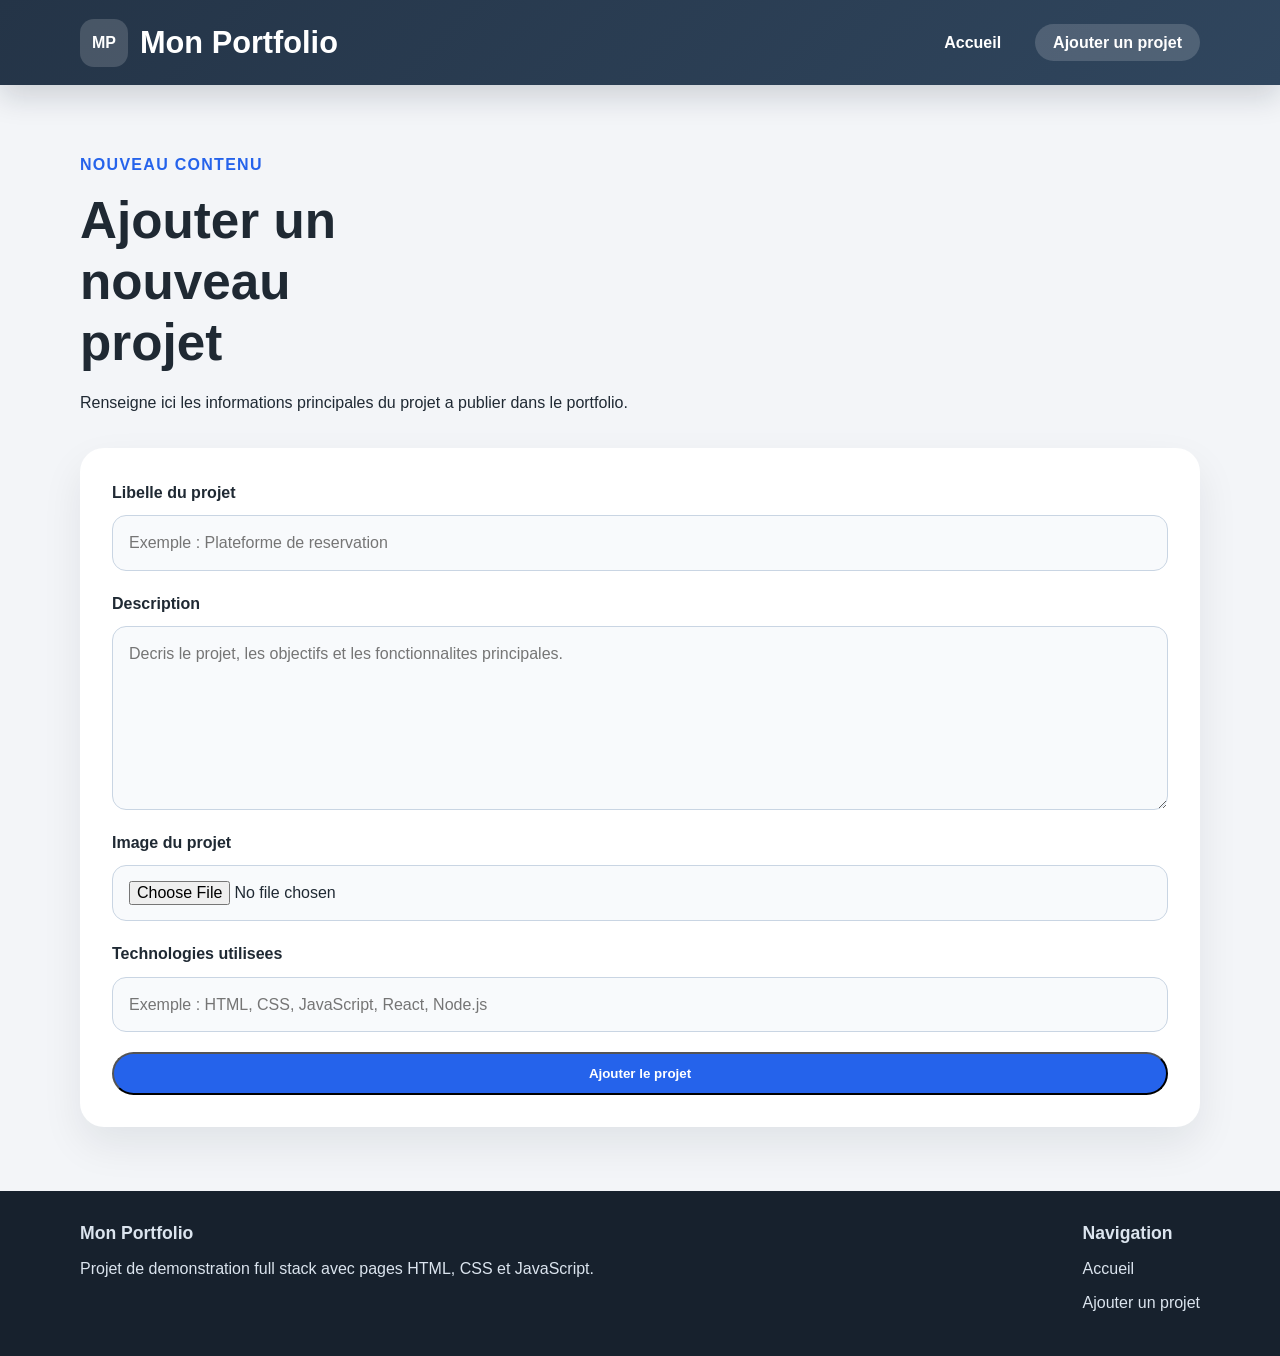
==== commit 9ba3600d: "Ajouter une navigation fixe et responsive" ====
--- a/ajouter-projet.html
+++ b/ajouter-projet.html
@@ -7,15 +7,23 @@
     <link rel="stylesheet" href="style.css">
 </head>
 <body>
-    <header class="site-header">
-        <div class="wrapper header-layout">
-            <a class="brand" href="index.html">Mon Portfolio</a>
-            <nav class="site-nav" aria-label="Navigation principale">
+    <header class="site-topbar">
+        <div class="wrapper topbar-layout">
+            <a class="brand" href="index.html">
+                <span class="brand-mark">MP</span>
+                <span class="brand-title">Mon Portfolio</span>
+            </a>
+            <nav id="site-nav" class="site-nav" aria-label="Navigation principale">
                 <ul>
                     <li><a href="index.html">Accueil</a></li>
                     <li><a class="is-current" href="ajouter-projet.html">Ajouter un projet</a></li>
                 </ul>
             </nav>
+            <button class="hamburger" type="button" aria-controls="site-nav" aria-expanded="false" aria-label="Ouvrir le menu">
+                <span></span>
+                <span></span>
+                <span></span>
+            </button>
         </div>
     </header>
 
--- a/style.css
+++ b/style.css
@@ -9,6 +9,7 @@
   background: #f3f5f8;
   color: #1f2933;
   line-height: 1.6;
+  padding-top: 104px;
 }
 
 img {
@@ -26,13 +27,19 @@
   margin: 0 auto;
 }
 
-.site-header {
-  background: #243447;
+.site-topbar {
+  background: linear-gradient(135deg, #243447 0%, #30465e 100%);
   color: #ffffff;
-  padding: 24px 0;
-}
-
-.header-layout {
+  padding: 18px 0;
+  position: fixed;
+  top: 0;
+  left: 0;
+  right: 0;
+  z-index: 1000;
+  box-shadow: 0 12px 30px rgba(15, 23, 42, 0.16);
+}
+
+.topbar-layout {
   display: flex;
   align-items: center;
   justify-content: space-between;
@@ -40,8 +47,26 @@
 }
 
 .brand {
+  display: inline-flex;
+  align-items: center;
+  gap: 12px;
   font-size: 2rem;
   font-weight: 700;
+}
+
+.brand-mark {
+  display: inline-flex;
+  width: 48px;
+  height: 48px;
+  align-items: center;
+  justify-content: center;
+  border-radius: 14px;
+  background: rgba(255, 255, 255, 0.16);
+  font-size: 1rem;
+}
+
+.brand-title {
+  font-size: clamp(1.7rem, 2.4vw, 2.4rem);
 }
 
 .site-nav ul {
@@ -53,10 +78,44 @@
 .site-nav a {
   padding: 10px 18px;
   border-radius: 999px;
+  font-weight: 700;
 }
 
 .site-nav a.is-current {
   background: rgba(255, 255, 255, 0.16);
+}
+
+.hamburger {
+  display: none;
+  width: 52px;
+  height: 52px;
+  border: none;
+  background: transparent;
+  border-radius: 14px;
+  cursor: pointer;
+  padding: 10px;
+}
+
+.hamburger span {
+  display: block;
+  width: 30px;
+  height: 3px;
+  margin: 5px auto;
+  border-radius: 999px;
+  background: #ffffff;
+  transition: transform 0.25s ease, opacity 0.25s ease;
+}
+
+.hamburger.active span:nth-child(1) {
+  transform: translateY(8px) rotate(45deg);
+}
+
+.hamburger.active span:nth-child(2) {
+  opacity: 0;
+}
+
+.hamburger.active span:nth-child(3) {
+  transform: translateY(-8px) rotate(-45deg);
 }
 
 main {
@@ -234,15 +293,63 @@
 }
 
 @media (max-width: 900px) {
+  body {
+    padding-top: 90px;
+  }
+
   .project-grid,
   .project-detail {
     grid-template-columns: 1fr;
   }
 
-  .header-layout,
   .section-heading,
   .footer-layout {
     flex-direction: column;
     align-items: flex-start;
   }
-}
+
+  .topbar-layout {
+    flex-wrap: wrap;
+  }
+
+  .hamburger {
+    display: block;
+    margin-left: auto;
+  }
+
+  .site-nav {
+    width: 100%;
+    order: 3;
+    max-height: 0;
+    overflow: hidden;
+    transition: max-height 0.3s ease, margin-top 0.3s ease;
+  }
+
+  .site-nav.active {
+    max-height: 220px;
+    margin-top: 8px;
+  }
+
+  .site-nav ul {
+    flex-direction: column;
+    align-items: stretch;
+    gap: 8px;
+  }
+
+  .site-nav a {
+    display: block;
+    background: rgba(255, 255, 255, 0.08);
+  }
+}
+
+@media (min-width: 901px) {
+  .site-nav {
+    display: block !important;
+    max-height: none !important;
+    overflow: visible !important;
+  }
+
+  .hamburger {
+    display: none !important;
+  }
+}
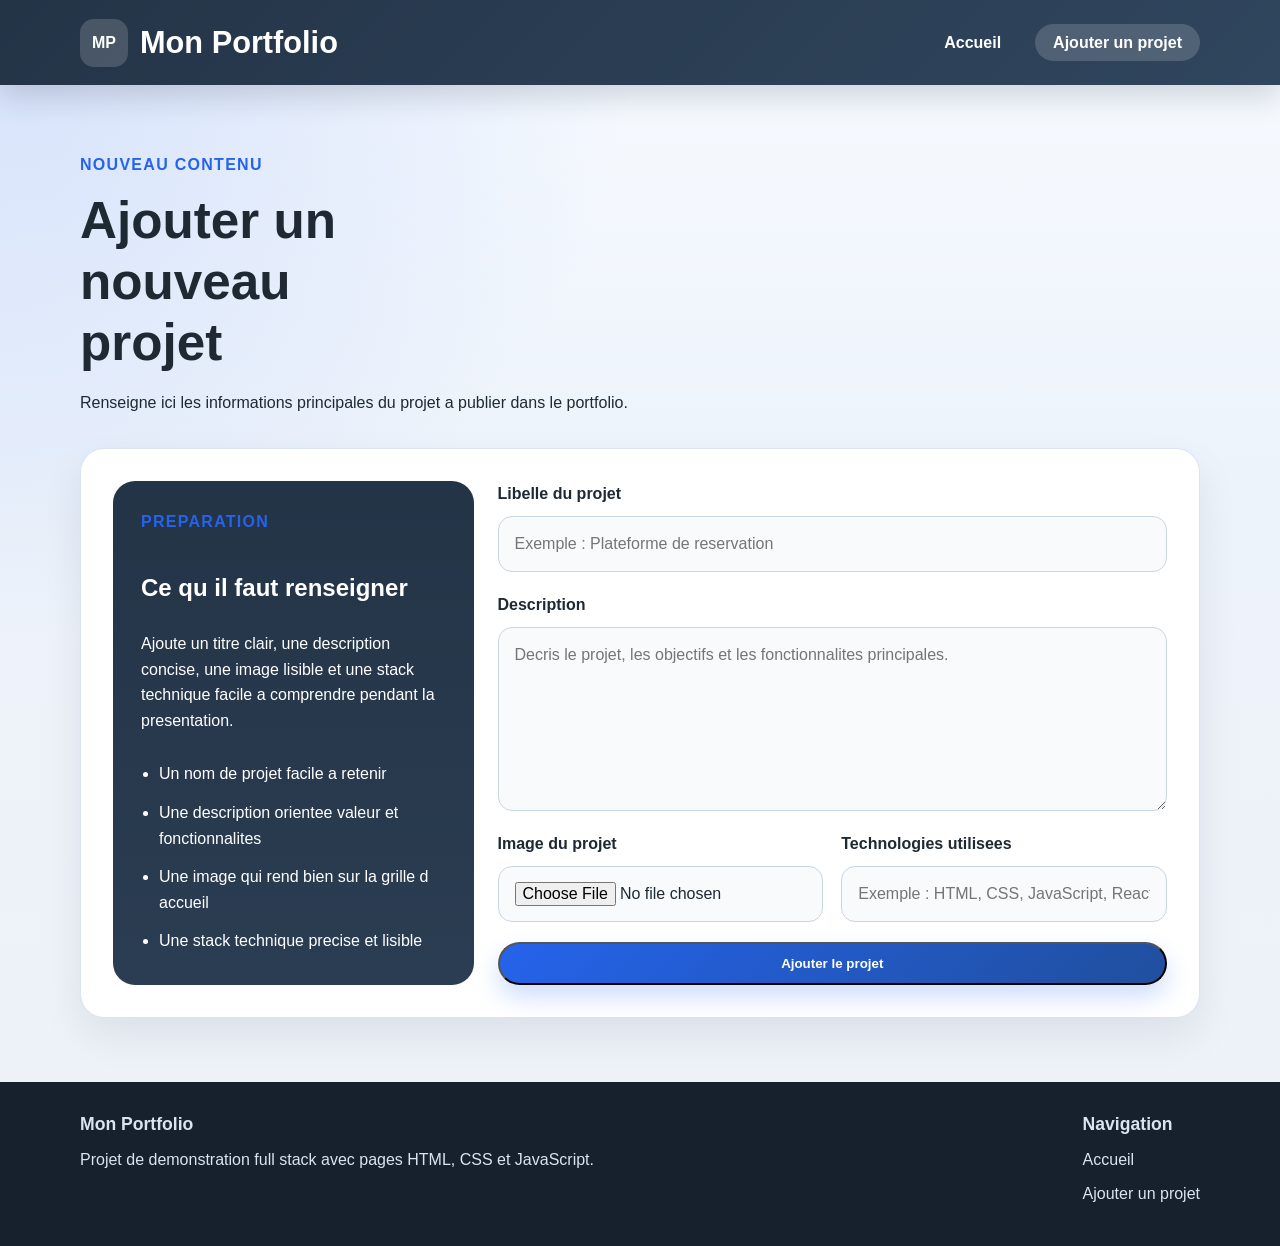
==== commit 9b966a82: "Ameliorer le formulaire et la fiche projet" ====
--- a/ajouter-projet.html
+++ b/ajouter-projet.html
@@ -34,7 +34,22 @@
             <p>Renseigne ici les informations principales du projet a publier dans le portfolio.</p>
         </section>
 
-        <section class="panel">
+        <section class="panel form-layout">
+            <div class="form-intro-card">
+                <p class="eyebrow">Preparation</p>
+                <h2>Ce qu il faut renseigner</h2>
+                <p>
+                    Ajoute un titre clair, une description concise, une image lisible
+                    et une stack technique facile a comprendre pendant la presentation.
+                </p>
+                <ul class="info-list">
+                    <li>Un nom de projet facile a retenir</li>
+                    <li>Une description orientee valeur et fonctionnalites</li>
+                    <li>Une image qui rend bien sur la grille d accueil</li>
+                    <li>Une stack technique precise et lisible</li>
+                </ul>
+            </div>
+
             <form class="project-form" method="post" enctype="multipart/form-data">
                 <div class="form-field">
                     <label for="title">Libelle du projet</label>
@@ -46,14 +61,16 @@
                     <textarea id="summary" name="summary" rows="6" placeholder="Decris le projet, les objectifs et les fonctionnalites principales." required></textarea>
                 </div>
 
-                <div class="form-field">
-                    <label for="image">Image du projet</label>
-                    <input id="image" name="image" type="file" accept="image/*" required>
-                </div>
+                <div class="form-row">
+                    <div class="form-field">
+                        <label for="image">Image du projet</label>
+                        <input id="image" name="image" type="file" accept="image/*" required>
+                    </div>
 
-                <div class="form-field">
-                    <label for="stack">Technologies utilisees</label>
-                    <input id="stack" name="stack" type="text" placeholder="Exemple : HTML, CSS, JavaScript, React, Node.js" required>
+                    <div class="form-field">
+                        <label for="stack">Technologies utilisees</label>
+                        <input id="stack" name="stack" type="text" placeholder="Exemple : HTML, CSS, JavaScript, React, Node.js" required>
+                    </div>
                 </div>
 
                 <button class="primary-button" type="submit">Ajouter le projet</button>
--- a/style.css
+++ b/style.css
@@ -4,10 +4,26 @@
   padding: 0;
 }
 
+:root {
+  --bg-page: #edf3fb;
+  --bg-card: rgba(255, 255, 255, 0.78);
+  --bg-panel: #ffffff;
+  --text-main: #1f2933;
+  --text-soft: #52606d;
+  --brand-strong: #204f9e;
+  --brand-main: #2563eb;
+  --brand-light: #dbeafe;
+  --line-soft: #d8e3f0;
+  --shadow-soft: 0 18px 40px rgba(15, 23, 42, 0.08);
+  --shadow-strong: 0 24px 48px rgba(37, 99, 235, 0.18);
+}
+
 body {
   font-family: Arial, sans-serif;
-  background: #f3f5f8;
-  color: #1f2933;
+  background:
+    radial-gradient(circle at top left, rgba(37, 99, 235, 0.16), transparent 36%),
+    linear-gradient(180deg, #f8fbff 0%, var(--bg-page) 38%, #eef2f7 100%);
+  color: var(--text-main);
   line-height: 1.6;
   padding-top: 104px;
 }
@@ -154,10 +170,11 @@
 }
 
 .panel {
-  background: #ffffff;
+  background: var(--bg-panel);
   border-radius: 24px;
   padding: 32px;
-  box-shadow: 0 18px 40px rgba(15, 23, 42, 0.08);
+  box-shadow: var(--shadow-soft);
+  border: 1px solid rgba(216, 227, 240, 0.9);
 }
 
 .section-heading {
@@ -169,8 +186,76 @@
 }
 
 .text-link {
-  color: #2563eb;
-  font-weight: 700;
+  color: var(--brand-main);
+  font-weight: 700;
+}
+
+.hero {
+  display: grid;
+  grid-template-columns: minmax(0, 1.2fr) minmax(290px, 0.8fr);
+  gap: 24px;
+  align-items: stretch;
+}
+
+.hero-copy-block,
+.hero-highlight {
+  padding: 32px;
+  border-radius: 28px;
+  box-shadow: var(--shadow-soft);
+}
+
+.hero-copy-block {
+  background:
+    linear-gradient(135deg, rgba(255, 255, 255, 0.88), rgba(255, 255, 255, 0.7)),
+    linear-gradient(135deg, rgba(37, 99, 235, 0.08), transparent 50%);
+  border: 1px solid rgba(216, 227, 240, 0.9);
+}
+
+.hero-highlight {
+  background: linear-gradient(160deg, #243447 0%, #1d2a3a 100%);
+  color: #ffffff;
+  display: grid;
+  gap: 14px;
+}
+
+.hero-highlight-label {
+  color: rgba(255, 255, 255, 0.72);
+  text-transform: uppercase;
+  letter-spacing: 0.08em;
+  font-size: 0.78rem;
+  font-weight: 700;
+}
+
+.hero-actions {
+  display: flex;
+  flex-wrap: wrap;
+  gap: 12px;
+  margin-top: 24px;
+}
+
+.hero-metrics {
+  list-style: none;
+  display: grid;
+  grid-template-columns: repeat(3, minmax(0, 1fr));
+  gap: 12px;
+  margin-top: 12px;
+}
+
+.hero-metrics li {
+  padding: 14px 12px;
+  border-radius: 18px;
+  background: rgba(255, 255, 255, 0.08);
+  display: grid;
+  gap: 4px;
+}
+
+.hero-metrics strong {
+  font-size: 1.35rem;
+}
+
+.hero-metrics span {
+  color: rgba(255, 255, 255, 0.75);
+  font-size: 0.88rem;
 }
 
 .project-grid {
@@ -180,27 +265,41 @@
 }
 
 .project-card {
-  background: #f8fafc;
-  border: 1px solid #dbe4ee;
-  border-radius: 20px;
+  background: var(--bg-card);
+  border: 1px solid rgba(216, 227, 240, 0.95);
+  border-radius: 24px;
   overflow: hidden;
+  backdrop-filter: blur(10px);
+  transition: transform 0.25s ease, box-shadow 0.25s ease, border-color 0.25s ease;
+}
+
+.project-card:hover {
+  transform: translateY(-8px);
+  box-shadow: var(--shadow-strong);
+  border-color: rgba(37, 99, 235, 0.28);
+}
+
+.project-card img {
+  aspect-ratio: 16 / 10;
+  object-fit: cover;
 }
 
 .project-card-body {
-  padding: 20px;
+  padding: 22px;
+  display: grid;
+  gap: 14px;
 }
 
 .project-tag {
-  color: #2563eb;
+  color: var(--brand-main);
   font-size: 0.82rem;
   font-weight: 700;
   text-transform: uppercase;
   letter-spacing: 0.08em;
-  margin-bottom: 10px;
-}
-
-.project-card h3 {
-  margin-bottom: 12px;
+}
+
+.project-card p:last-of-type {
+  color: var(--text-soft);
 }
 
 .card-link,
@@ -217,18 +316,65 @@
 
 .card-link,
 .primary-button {
-  background: #2563eb;
+  background: linear-gradient(135deg, var(--brand-main), var(--brand-strong));
   color: #ffffff;
+  box-shadow: 0 12px 24px rgba(37, 99, 235, 0.22);
 }
 
 .secondary-button {
-  background: #e5eefc;
+  background: var(--brand-light);
   color: #1d4ed8;
 }
 
+.project-card-footer {
+  display: flex;
+  justify-content: space-between;
+  align-items: center;
+  gap: 16px;
+  margin-top: 6px;
+}
+
+.project-status {
+  display: inline-flex;
+  align-items: center;
+  padding: 8px 12px;
+  border-radius: 999px;
+  background: rgba(37, 99, 235, 0.08);
+  color: var(--brand-strong);
+  font-size: 0.82rem;
+  font-weight: 700;
+}
+
 .project-form {
   display: grid;
   gap: 20px;
+}
+
+.form-layout {
+  display: grid;
+  grid-template-columns: minmax(260px, 0.7fr) minmax(0, 1.3fr);
+  gap: 24px;
+}
+
+.form-intro-card {
+  padding: 28px;
+  border-radius: 22px;
+  background: linear-gradient(180deg, #243447 0%, #2b3d52 100%);
+  color: #ffffff;
+  display: grid;
+  gap: 16px;
+}
+
+.info-list {
+  padding-left: 18px;
+  display: grid;
+  gap: 10px;
+}
+
+.form-row {
+  display: grid;
+  grid-template-columns: repeat(2, minmax(0, 1fr));
+  gap: 18px;
 }
 
 .form-field {
@@ -248,6 +394,15 @@
   border-radius: 14px;
   font: inherit;
   background: #f8fafc;
+  transition: border-color 0.2s ease, box-shadow 0.2s ease, transform 0.2s ease;
+}
+
+.form-field input:focus,
+.form-field textarea:focus {
+  outline: none;
+  border-color: var(--brand-main);
+  box-shadow: 0 0 0 4px rgba(37, 99, 235, 0.14);
+  transform: translateY(-1px);
 }
 
 .project-detail {
@@ -266,8 +421,39 @@
   align-content: start;
 }
 
+.detail-label {
+  color: var(--brand-main);
+  font-size: 0.82rem;
+  font-weight: 700;
+  text-transform: uppercase;
+  letter-spacing: 0.08em;
+}
+
+.detail-badges {
+  display: flex;
+  flex-wrap: wrap;
+  gap: 10px;
+}
+
+.detail-badges span {
+  display: inline-flex;
+  padding: 8px 12px;
+  border-radius: 999px;
+  background: rgba(37, 99, 235, 0.1);
+  color: var(--brand-strong);
+  font-weight: 700;
+  font-size: 0.86rem;
+}
+
 .tech-list {
   padding-left: 20px;
+}
+
+.detail-note {
+  padding: 18px;
+  border-radius: 18px;
+  background: linear-gradient(135deg, rgba(37, 99, 235, 0.08), rgba(255, 255, 255, 0.95));
+  border: 1px solid rgba(37, 99, 235, 0.12);
 }
 
 .site-footer {
@@ -297,6 +483,8 @@
     padding-top: 90px;
   }
 
+  .hero,
+  .form-layout,
   .project-grid,
   .project-detail {
     grid-template-columns: 1fr;
@@ -340,6 +528,27 @@
     display: block;
     background: rgba(255, 255, 255, 0.08);
   }
+
+  .project-card-footer,
+  .detail-badges,
+  .hero-actions {
+    flex-direction: column;
+    align-items: stretch;
+  }
+
+  .hero-copy-block,
+  .hero-highlight,
+  .panel {
+    padding: 24px;
+  }
+
+  .hero-metrics {
+    grid-template-columns: 1fr;
+  }
+
+  .form-row {
+    grid-template-columns: 1fr;
+  }
 }
 
 @media (min-width: 901px) {
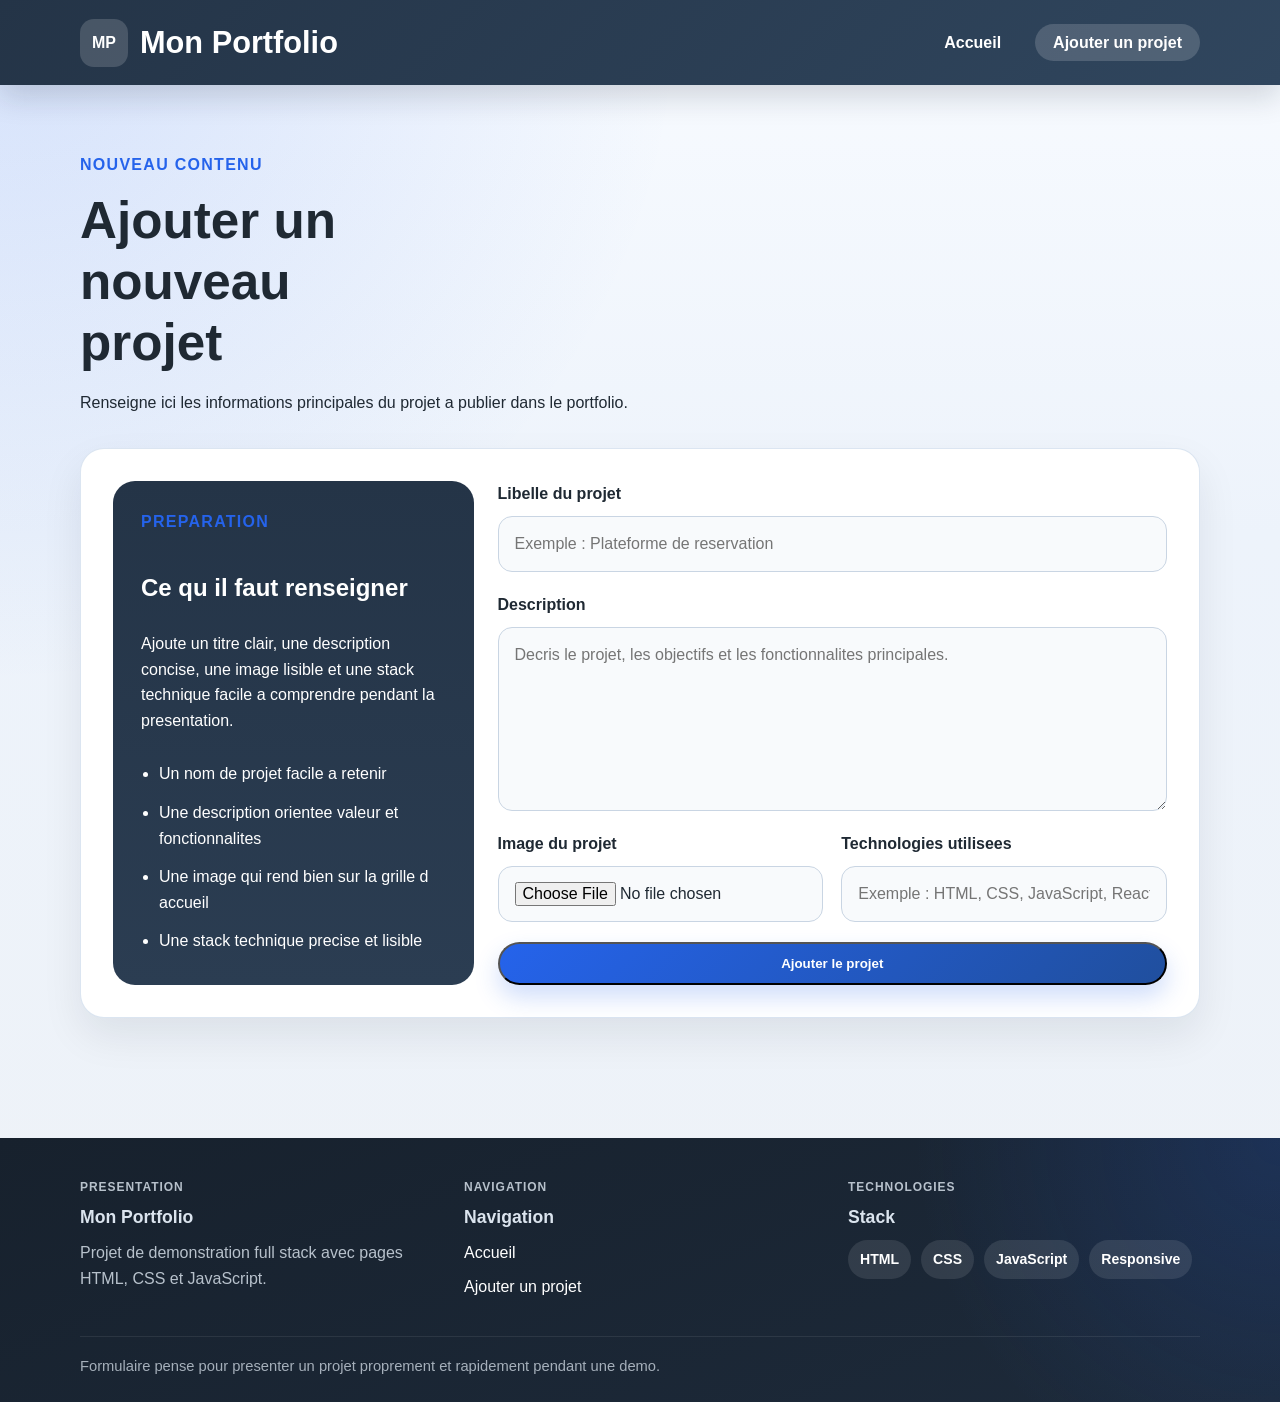
==== commit 30ab12ed: "Finaliser le footer et la presentation globale" ====
--- a/ajouter-projet.html
+++ b/ajouter-projet.html
@@ -80,15 +80,30 @@
 
     <footer class="site-footer">
         <div class="wrapper footer-layout">
-            <div>
+            <div class="footer-column">
+                <p class="footer-kicker">Presentation</p>
                 <h2>Mon Portfolio</h2>
                 <p>Projet de demonstration full stack avec pages HTML, CSS et JavaScript.</p>
             </div>
-            <div>
+            <div class="footer-column">
+                <p class="footer-kicker">Navigation</p>
                 <h2>Navigation</h2>
                 <a href="index.html">Accueil</a>
                 <a href="ajouter-projet.html">Ajouter un projet</a>
             </div>
+            <div class="footer-column">
+                <p class="footer-kicker">Technologies</p>
+                <h2>Stack</h2>
+                <div class="footer-tags">
+                    <span>HTML</span>
+                    <span>CSS</span>
+                    <span>JavaScript</span>
+                    <span>Responsive</span>
+                </div>
+            </div>
+        </div>
+        <div class="wrapper footer-bottom">
+            <p>Formulaire pense pour presenter un projet proprement et rapidement pendant une demo.</p>
         </div>
     </footer>
 
--- a/style.css
+++ b/style.css
@@ -457,15 +457,32 @@
 }
 
 .site-footer {
-  background: #17212d;
+  background:
+    radial-gradient(circle at top right, rgba(37, 99, 235, 0.18), transparent 28%),
+    linear-gradient(160deg, #17212d 0%, #1d2a3a 100%);
   color: #dbe4ee;
-  padding: 32px 0;
+  padding: 40px 0 24px;
+  margin-top: 56px;
 }
 
 .footer-layout {
   display: flex;
   justify-content: space-between;
   gap: 32px;
+}
+
+.footer-column {
+  flex: 1;
+  min-width: 0;
+}
+
+.footer-kicker {
+  color: rgba(255, 255, 255, 0.62);
+  text-transform: uppercase;
+  letter-spacing: 0.08em;
+  font-size: 0.75rem;
+  font-weight: 700;
+  margin-bottom: 10px;
 }
 
 .footer-layout h2 {
@@ -473,9 +490,42 @@
   margin-bottom: 12px;
 }
 
+.footer-layout p {
+  color: rgba(219, 228, 238, 0.82);
+}
+
 .footer-layout a {
   display: block;
   margin-bottom: 8px;
+  color: #ffffff;
+}
+
+.footer-tags {
+  display: flex;
+  flex-wrap: wrap;
+  gap: 10px;
+}
+
+.footer-tags span {
+  display: inline-flex;
+  align-items: center;
+  padding: 8px 12px;
+  border-radius: 999px;
+  background: rgba(255, 255, 255, 0.1);
+  color: #ffffff;
+  font-size: 0.88rem;
+  font-weight: 700;
+}
+
+.footer-bottom {
+  border-top: 1px solid rgba(255, 255, 255, 0.08);
+  margin-top: 28px;
+  padding-top: 18px;
+}
+
+.footer-bottom p {
+  color: rgba(219, 228, 238, 0.72);
+  font-size: 0.92rem;
 }
 
 @media (max-width: 900px) {
@@ -531,6 +581,7 @@
 
   .project-card-footer,
   .detail-badges,
+  .footer-tags,
   .hero-actions {
     flex-direction: column;
     align-items: stretch;
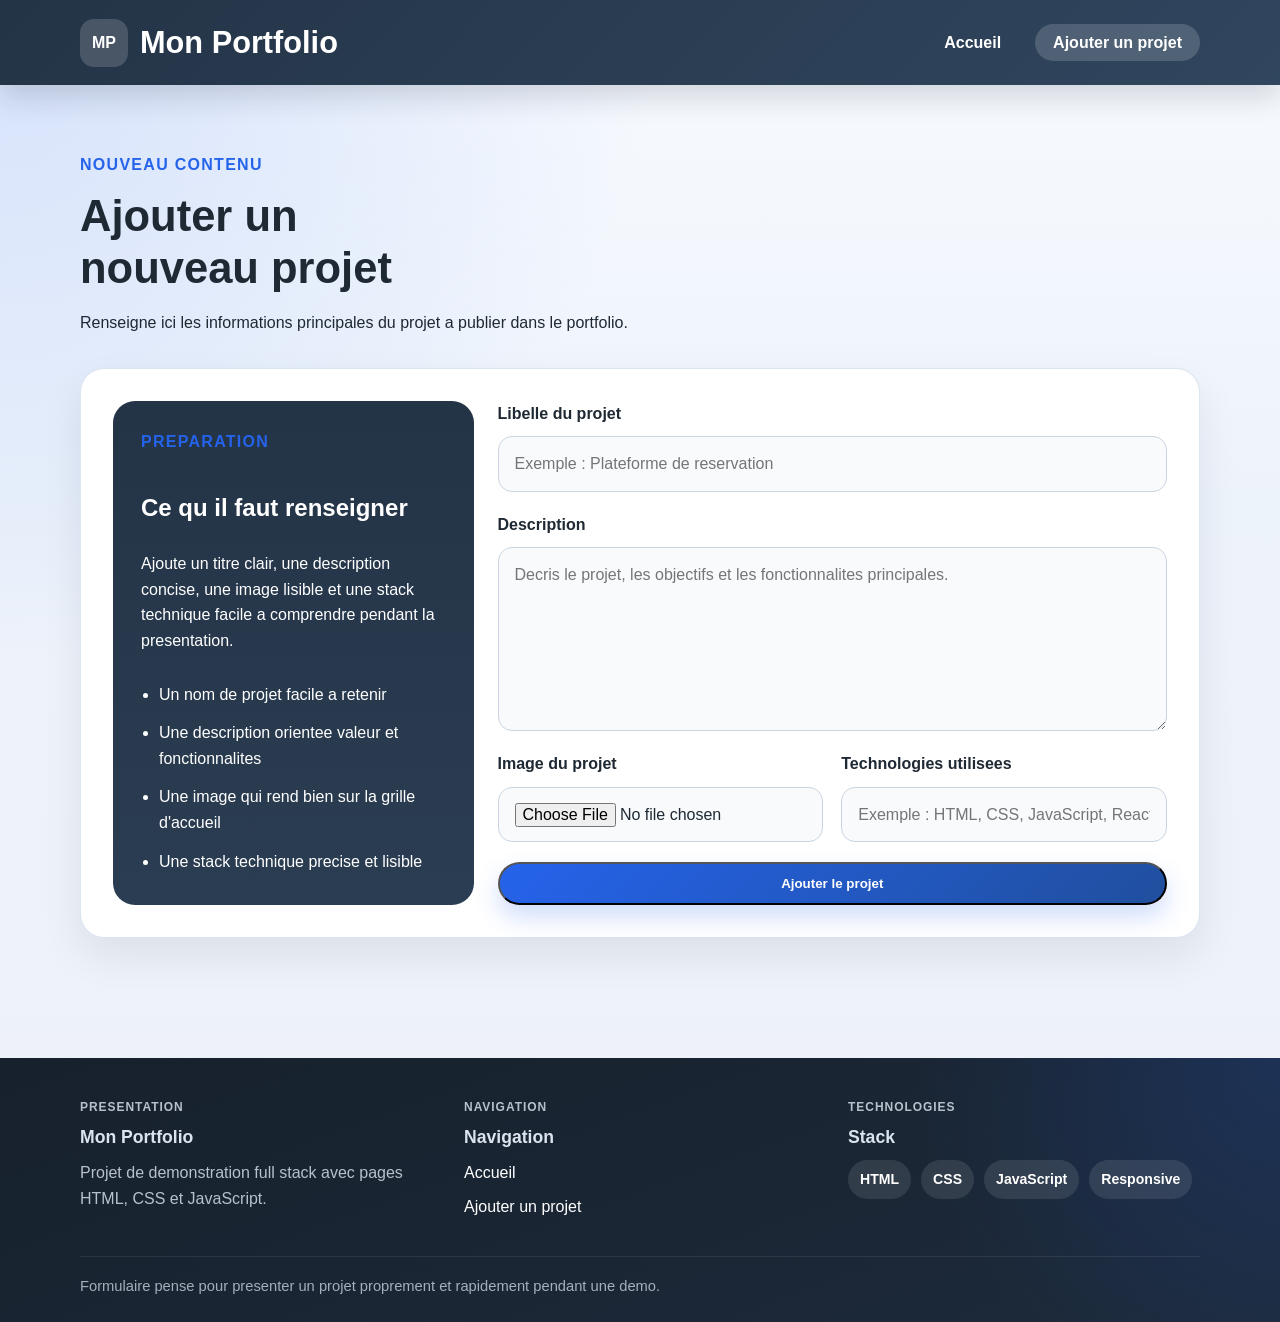
==== commit 73bab09d: "Corriger les apostrophes dans les libelles" ====
--- a/ajouter-projet.html
+++ b/ajouter-projet.html
@@ -45,7 +45,7 @@
                 <ul class="info-list">
                     <li>Un nom de projet facile a retenir</li>
                     <li>Une description orientee valeur et fonctionnalites</li>
-                    <li>Une image qui rend bien sur la grille d accueil</li>
+                    <li>Une image qui rend bien sur la grille d'accueil</li>
                     <li>Une stack technique precise et lisible</li>
                 </ul>
             </div>
--- a/style.css
+++ b/style.css
@@ -157,10 +157,15 @@
   line-height: 1.2;
 }
 
-.hero h1,
+.hero h1 {
+  font-size: clamp(1.9rem, 3.1vw, 2.85rem);
+  max-width: 15ch;
+  margin-bottom: 14px;
+}
+
 .page-intro h1 {
-  font-size: clamp(2rem, 4vw, 3.4rem);
-  max-width: 12ch;
+  font-size: clamp(2rem, 3.4vw, 3rem);
+  max-width: 15ch;
   margin-bottom: 16px;
 }
 
@@ -193,13 +198,13 @@
 .hero {
   display: grid;
   grid-template-columns: minmax(0, 1.2fr) minmax(290px, 0.8fr);
-  gap: 24px;
+  gap: 20px;
   align-items: stretch;
 }
 
 .hero-copy-block,
 .hero-highlight {
-  padding: 32px;
+  padding: 28px;
   border-radius: 28px;
   box-shadow: var(--shadow-soft);
 }
@@ -230,7 +235,7 @@
   display: flex;
   flex-wrap: wrap;
   gap: 12px;
-  margin-top: 24px;
+  margin-top: 20px;
 }
 
 .hero-metrics {
@@ -528,7 +533,7 @@
   font-size: 0.92rem;
 }
 
-@media (max-width: 900px) {
+@media (max-width: 1100px) {
   body {
     padding-top: 90px;
   }
@@ -602,7 +607,7 @@
   }
 }
 
-@media (min-width: 901px) {
+@media (min-width: 1101px) {
   .site-nav {
     display: block !important;
     max-height: none !important;
